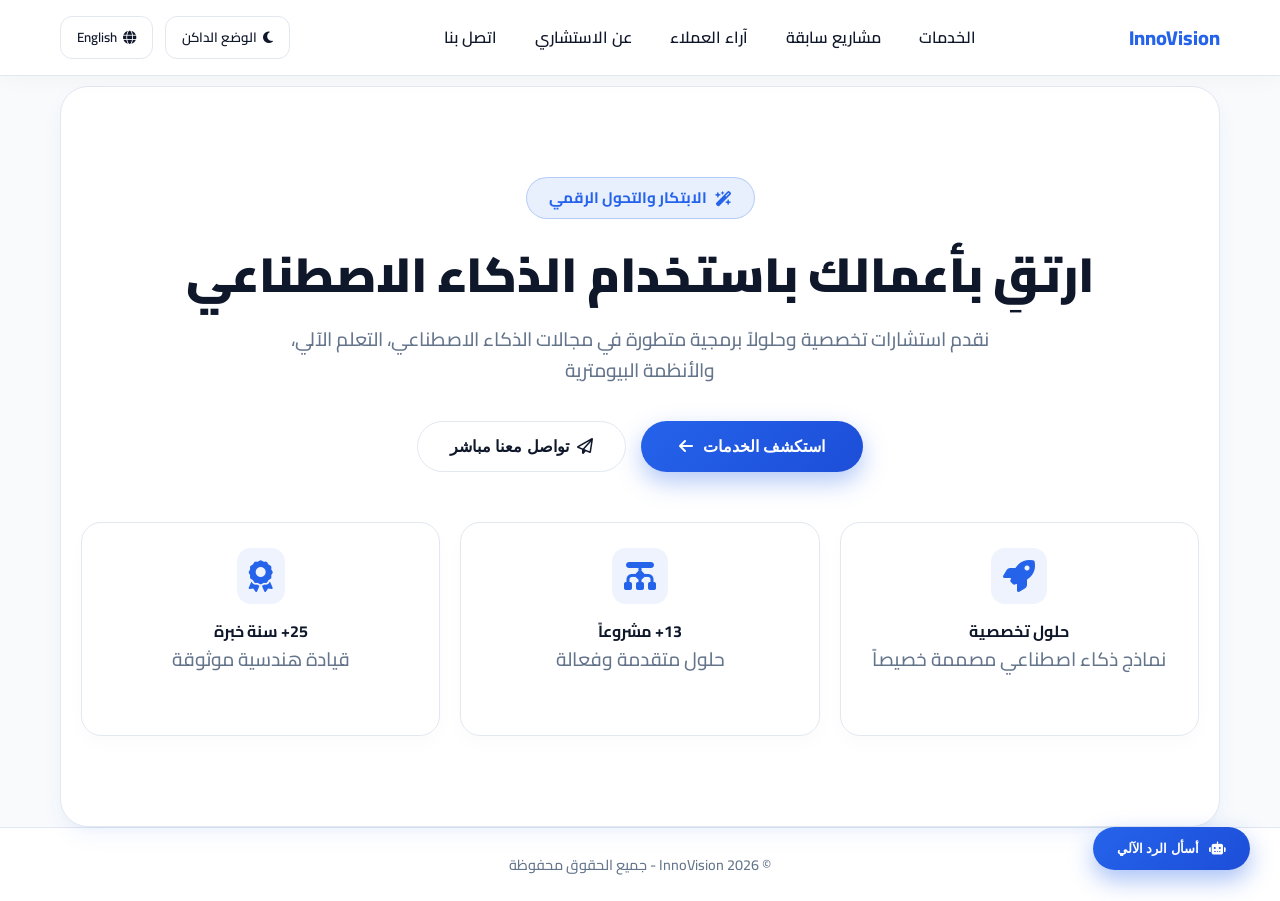
==== index.html @ 908eb72f "Update index.html" ====
<!DOCTYPE html>
<html lang="ar" dir="rtl">
<head>
    <meta charset="UTF-8">
    <meta name="viewport" content="width=device-width, initial-scale=1.0">
    <meta name="description" content="InnoVision - استشارات الذكاء الاصطناعي والتحول الرقمي">
    <title id="page-title">InnoVision | ابتكار للدراسات والتحول الرقمي</title>
    <link rel="stylesheet" href="https://cdnjs.cloudflare.com/ajax/libs/font-awesome/6.4.0/css/all.min.css">
    <link href="https://fonts.googleapis.com/css2?family=Cairo:wght@400;600;700;800;900&family=Inter:wght@400;500;600;700&display=swap" rel="stylesheet">

    <style>
        :root {
            --bg-color: #f8fafc; --card-bg: #ffffff; --text-main: #0f172a; --text-muted: #64748b;
            --primary: #2563eb; --primary-hover: #1d4ed8; --border-color: #e2e8f0;
            --shadow: 0 10px 25px -5px rgba(37, 99, 235, 0.08), 0 8px 10px -6px rgba(37, 99, 235, 0.04);
            --modal-overlay: rgba(15, 23, 42, 0.6);
            --warning: #f59e0b;
        }
        [data-theme="dark"] {
            --bg-color: #0f172a; --card-bg: #1e293b; --text-main: #f8fafc; --text-muted: #94a3b8;
            --primary: #3b82f6; --primary-hover: #60a5fa; --border-color: #334155;
            --shadow: 0 10px 25px -5px rgba(0, 0, 0, 0.5); --modal-overlay: rgba(0, 0, 0, 0.8);
        }
        * { box-sizing: border-box; margin: 0; padding: 0; transition: all 0.3s ease; }
        body { font-family: 'Cairo', 'Inter', sans-serif; background-color: var(--bg-color); color: var(--text-main); line-height: 1.6; display: flex; flex-direction: column; min-height: 100vh; }
        .container { max-width: 1200px; margin: 0 auto; padding: 0 20px; width: 100%; }
        header { position: sticky; top: 0; background-color: var(--card-bg); border-bottom: 1px solid var(--border-color); z-index: 100; box-shadow: 0 4px 20px rgba(0,0,0,0.03); }
        .nav-container { display: flex; justify-content: space-between; align-items: center; height: 75px; }
        .logo { font-weight: 800; font-size: 1.25rem; color: var(--primary); display: flex; align-items: center; gap: 8px; cursor: pointer; }
        .logo img { height: 40px; width: auto; border-radius: 8px; }
        .nav-links { display: flex; gap: 10px; list-style: none; }
        .nav-links a { text-decoration: none; color: var(--text-main); font-weight: 600; padding: 8px 14px; border-radius: 10px; cursor: pointer; }
        .nav-links a:hover, .nav-links a.active { color: var(--primary); background-color: rgba(37, 99, 235, 0.08); }
        .nav-actions { display: flex; align-items: center; gap: 12px; }
        .btn-icon { background: var(--card-bg); border: 1px solid var(--border-color); color: var(--text-main); padding: 8px 16px; border-radius: 12px; cursor: pointer; font-family: inherit; font-weight: 600; display: flex; align-items: center; gap: 6px; }
        .btn-icon:hover { border-color: var(--primary); color: var(--primary); transform: translateY(-2px); }
        .menu-toggle { display: none; background: var(--card-bg); border: 1px solid var(--border-color); color: var(--text-main); width: 40px; height: 40px; border-radius: 12px; cursor: pointer; align-items: center; justify-content: center; font-size: 1.1rem; }
        main { flex-grow: 1; padding: 40px 0; }
        .page-view { display: none; }
        .page-view.active { display: block; animation: fadeIn 0.5s ease; }
        @keyframes fadeIn { from { opacity: 0; transform: translateY(12px); } to { opacity: 1; transform: translateY(0); } }
        .hero { position: relative; padding: 90px 20px; text-align: center; border-radius: 28px; background: var(--card-bg); border: 1px solid var(--border-color); box-shadow: var(--shadow); margin-top: 10px; }
        .hero-content { position: relative; z-index: 2; }
        .hero-badge { display: inline-flex; align-items: center; gap: 8px; background: rgba(37, 99, 235, 0.1); color: var(--primary); border: 1px solid rgba(37, 99, 235, 0.25); padding: 8px 22px; border-radius: 30px; font-size: 0.95rem; font-weight: 700; margin-bottom: 25px; }
        .hero h1 { font-size: 3rem; font-weight: 900; margin-bottom: 20px; line-height: 1.25; }
        .hero p { color: var(--text-muted); font-size: 1.2rem; max-width: 720px; margin: 0 auto 35px auto; font-weight: 500; }
        .hero-actions { display: flex; justify-content: center; gap: 15px; flex-wrap: wrap; margin-bottom: 50px; }
        .hero-btn-main { background: linear-gradient(135deg, var(--primary), var(--primary-hover)); color: white; border: none; padding: 15px 38px; border-radius: 35px; font-size: 1rem; font-weight: 700; cursor: pointer; box-shadow: 0 10px 25px rgba(37, 99, 235, 0.35); display: inline-flex; align-items: center; gap: 10px; }
        .hero-btn-main:hover { transform: translateY(-4px); box-shadow: 0 15px 30px rgba(37, 99, 235, 0.45); }
        .hero-btn-sec { background-color: var(--card-bg); border: 1px solid var(--border-color); color: var(--text-main); padding: 15px 32px; border-radius: 35px; font-size: 1rem; font-weight: 700; cursor: pointer; display: inline-flex; align-items: center; gap: 8px; }
        .hero-btn-sec:hover { border-color: var(--primary); color: var(--primary); transform: translateY(-4px); }
        .hero-features { display: grid; grid-template-columns: repeat(auto-fit, minmax(220px, 1fr)); gap: 20px; margin-top: 20px; }
        .feature-box { background: rgba(255, 255, 255, 0.7); border: 1px solid var(--border-color); border-radius: 20px; padding: 25px; cursor: pointer; box-shadow: 0 8px 20px rgba(0,0,0,0.02); }
        [data-theme="dark"] .feature-box { background: rgba(30, 41, 59, 0.7); }
        .feature-box:hover { transform: translateY(-6px); border-color: var(--primary); }
        .feature-box i { font-size: 2rem; color: var(--primary); margin-bottom: 15px; display: inline-block; padding: 12px; background: rgba(37, 99, 235, 0.08); border-radius: 14px; }
        .section-title { font-size: 2.2rem; font-weight: 800; margin-bottom: 45px; text-align: center; position: relative; }
        .section-title::after { content: ''; display: block; width: 60px; height: 4px; background: linear-gradient(90deg, var(--primary), var(--primary-hover)); margin: 12px auto 0; border-radius: 4px; }
        .section-subtitle { text-align: center; color: var(--text-muted); font-size: 1.05rem; margin-top: -30px; margin-bottom: 40px; font-weight: 500; }
        .services-grid, .projects-grid, .testimonials-grid { display: grid; grid-template-columns: repeat(auto-fit, minmax(300px, 1fr)); gap: 30px; }
        .service-card, .project-card, .testimonial-card { background-color: var(--card-bg); border: 1px solid var(--border-color); border-radius: 20px; padding: 35px; box-shadow: var(--shadow); display: flex; flex-direction: column; justify-content: space-between; }
        .service-card:hover, .project-card:hover, .testimonial-card:hover { transform: translateY(-6px); border-color: var(--primary); box-shadow: 0 20px 40px rgba(37, 99, 235, 0.15); }
        .srv-icon { font-size: 2.5rem; color: var(--primary); margin-bottom: 22px; display: inline-block; padding: 15px; background: rgba(37, 99, 235, 0.08); border-radius: 16px; }
        .srv-title, .project-title { font-size: 1.35rem; margin-bottom: 12px; font-weight: 800; }
        .srv-desc, .project-desc { color: var(--text-muted); font-size: 0.95rem; margin-bottom: 30px; }
        .book-btn { background: linear-gradient(135deg, var(--primary), var(--primary-hover)); color: white; border: none; padding: 14px 22px; border-radius: 12px; cursor: pointer; font-family: inherit; font-weight: 700; width: 100%; display: flex; justify-content: center; align-items: center; gap: 8px; box-shadow: 0 6px 15px rgba(37, 99, 235, 0.25); }
        .book-btn:hover { transform: translateY(-2px); box-shadow: 0 10px 20px rgba(37, 99, 235, 0.4); }
        .project-tag { display: inline-block; background: rgba(37, 99, 235, 0.1); color: var(--primary); padding: 6px 14px; border-radius: 8px; font-size: 0.8rem; font-weight: 700; margin-bottom: 18px; width: fit-content; }
        .project-techs { display: flex; gap: 8px; flex-wrap: wrap; margin-bottom: 22px; }
        .tech-badge { background-color: var(--bg-color); border: 1px solid var(--border-color); padding: 6px 12px; border-radius: 8px; font-size: 0.75rem; font-weight: 600; }
        .project-link { color: var(--primary); text-decoration: none; font-weight: 700; display: inline-flex; align-items: center; gap: 8px; cursor: pointer; }
        .project-link:hover { text-decoration: underline; }
        .testimonial-stars { color: #f59e0b; font-size: 1rem; margin-bottom: 15px; display: flex; gap: 4px; }
        .testimonial-card p { font-style: italic; color: var(--text-muted); margin-bottom: 20px; font-size: 0.95rem; }
        .author-info h4 { font-size: 1.05rem; font-weight: 700; }
        .author-info span { font-size: 0.85rem; color: var(--text-muted); }
        .about-box { background-color: var(--card-bg); border: 1px solid var(--border-color); border-radius: 24px; padding: 45px; display: grid; grid-template-columns: 2fr 1fr; gap: 40px; align-items: center; box-shadow: var(--shadow); }
        @media (max-width: 768px) { .about-box { grid-template-columns: 1fr; } .hero h1 { font-size: 2.2rem; } }
        .about-subtitle { color: var(--primary); font-weight: 700; margin-bottom: 18px; font-size: 1.05rem; }
        .about-box > div > p.about-text { color: var(--text-muted); margin-bottom: 14px; font-size: 1rem; line-height: 1.9; }
        .about-list { list-style: none; margin: 20px 0; }
        .about-list li { margin-bottom: 12px; display: flex; align-items: center; gap: 12px; }
        .about-list i { color: var(--primary); background: rgba(37, 99, 235, 0.1); padding: 6px; border-radius: 50%; font-size: 0.8rem; }
        .about-actions { display: flex; gap: 12px; flex-wrap: wrap; margin-top: 25px; }
        .btn-secondary { border: 1px solid var(--border-color); background-color: var(--card-bg); color: var(--text-main); padding: 12px 22px; border-radius: 12px; text-decoration: none; font-weight: 600; font-size: 0.9rem; display: inline-flex; align-items: center; gap: 8px; cursor: pointer; }
        .btn-secondary:hover { border-color: var(--primary); color: var(--primary); transform: translateY(-2px); }
        .stats-container { display: flex; flex-direction: column; gap: 20px; background-color: var(--bg-color); border: 1px solid var(--border-color); padding: 30px; border-radius: 18px; text-align: center; }
        .stat-num { font-size: 2.5rem; font-weight: 900; color: var(--primary); }
        .stat-lbl { font-size: 0.9rem; color: var(--text-muted); font-weight: 600; }
        .contact-container { background-color: var(--card-bg); border: 1px solid var(--border-color); border-radius: 24px; padding: 60px 30px; text-align: center; box-shadow: var(--shadow); max-width: 800px; margin: 0 auto; }
        .social-links { display: flex; justify-content: center; flex-wrap: wrap; gap: 18px; margin: 35px 0; }
        .social-icon { width: 60px; height: 60px; border-radius: 50%; background-color: var(--bg-color); border: 1px solid var(--border-color); color: var(--text-main); display: flex; align-items: center; justify-content: center; font-size: 1.4rem; text-decoration: none; box-shadow: 0 6px 15px rgba(0,0,0,0.03); cursor: pointer; }
        .social-icon:hover { transform: translateY(-6px) scale(1.05); color: white; background-color: var(--primary); border-color: var(--primary); box-shadow: 0 10px 20px rgba(37, 99, 235, 0.35); }
        .contact-details { display: flex; justify-content: center; gap: 20px; flex-wrap: wrap; margin-top: 30px; }
        .contact-card { background-color: var(--bg-color); border: 1px solid var(--border-color); padding: 16px 28px; border-radius: 14px; display: flex; align-items: center; gap: 14px; text-decoration: none; color: var(--text-main); font-weight: 600; font-size: 0.95rem; cursor: pointer; }
        .contact-card:hover { border-color: var(--primary); color: var(--primary); transform: translateY(-3px); }
        .contact-form-card { background-color: var(--card-bg); border: 1px solid var(--border-color); border-radius: 24px; padding: 45px; box-shadow: var(--shadow); max-width: 640px; margin: 40px auto 0; }
        .contact-form-card h3 { text-align: center; font-size: 1.3rem; font-weight: 800; margin-bottom: 28px; }
        footer { background-color: var(--card-bg); border-top: 1px solid var(--border-color); padding: 25px 0; text-align: center; margin-top: auto; }
        .copyright { color: var(--text-muted); font-size: 0.9rem; font-weight: 500; }
        .modal { display: none; position: fixed; top: 0; left: 0; width: 100%; height: 100%; background-color: var(--modal-overlay); z-index: 1000; justify-content: center; align-items: center; padding: 20px; overflow-y: auto; }
        .modal.active { display: flex; }
        .modal-content { background-color: var(--card-bg); border-radius: 24px; width: 100%; max-width: 520px; max-height: 90vh; overflow-y: auto; padding: 30px 40px; position: relative; box-shadow: 0 25px 50px -12px rgba(0, 0, 0, 0.35); border: 1px solid var(--border-color); animation: modalPop 0.4s ease; margin: auto; }
        @keyframes modalPop { from { opacity: 0; transform: scale(0.95) translateY(20px); } to { opacity: 1; transform: scale(1) translateY(0); } }
        .close-btn { position: absolute; top: 22px; left: 22px; background: var(--bg-color); border: 1px solid var(--border-color); width: 36px; height: 36px; border-radius: 50%; display: flex; align-items: center; justify-content: center; font-size: 1.2rem; color: var(--text-muted); cursor: pointer; }
        .close-btn:hover { color: var(--primary); border-color: var(--primary); }
        [dir="ltr"] .close-btn { left: auto; right: 22px; }
        .form-group { margin-bottom: 16px; text-align: right; }
        [dir="ltr"] .form-group { text-align: left; }
        .form-group label { display: block; margin-bottom: 6px; font-weight: 600; font-size: 0.9rem; }
        .form-group input, .form-group select, .form-group textarea { width: 100%; padding: 12px 14px; border: 1px solid var(--border-color); border-radius: 12px; background-color: var(--bg-color); color: var(--text-main); font-family: inherit; font-size: 0.95rem; }
        .form-group textarea { resize: vertical; min-height: 80px; }
        .form-group input:focus, .form-group select:focus, .form-group textarea:focus { outline: none; border-color: var(--primary); box-shadow: 0 0 0 3px rgba(37, 99, 235, 0.15); }
        .phone-input-group { display: flex; gap: 10px; direction: ltr; }
        .phone-input-group select { width: 45%; cursor: pointer; }
        .phone-input-group input { width: 55%; }
        .alert-success { background-color: #dcfce7; color: #15803d; padding: 12px; border-radius: 12px; margin-bottom: 15px; font-size: 0.9rem; display: none; font-weight: 600; border: 1px solid #bbf7d0; }
        .alert-success.show { display: block; }
        .alert-error { background-color: #fee2e2; color: #b91c1c; padding: 12px; border-radius: 12px; margin-bottom: 15px; font-size: 0.9rem; display: none; font-weight: 600; border: 1px solid #fecaca; }
        .alert-error.show { display: block; }
        .chat-widget-btn { position: fixed; bottom: 30px; right: 30px; background: linear-gradient(135deg, var(--primary), var(--primary-hover)); color: white; padding: 14px 24px; border-radius: 35px; border: none; cursor: pointer; box-shadow: 0 10px 25px rgba(37, 99, 235, 0.4); display: flex; align-items: center; gap: 10px; font-weight: 700; z-index: 999; }
        .chat-widget-btn:hover { transform: translateY(-4px) scale(1.05); box-shadow: 0 15px 30px rgba(37, 99, 235, 0.5); }
        [dir="ltr"] .chat-widget-btn { right: auto; left: 30px; }
        .chat-box { position: fixed; bottom: 95px; right: 30px; width: 350px; height: 460px; background-color: var(--card-bg); border: 1px solid var(--border-color); border-radius: 24px; box-shadow: 0 20px 40px rgba(0,0,0,0.25); display: none; flex-direction: column; z-index: 999; overflow: hidden; }
        [dir="ltr"] .chat-box { right: auto; left: 30px; }
        .chat-box.active { display: flex; }
        .chat-header { background: linear-gradient(135deg, var(--primary), var(--primary-hover)); color: white; padding: 16px 20px; display: flex; justify-content: space-between; align-items: center; font-weight: 700; font-size: 1rem; }
        .chat-header .close-chat { background: none; border: none; color: white; font-size: 1.2rem; cursor: pointer; }
        .chat-body { flex-grow: 1; padding: 18px; overflow-y: auto; display: flex; flex-direction: column; gap: 12px; }
        .chat-msg { max-width: 85%; padding: 12px 16px; border-radius: 16px; font-size: 0.9rem; line-height: 1.5; box-shadow: 0 2px 5px rgba(0,0,0,0.02); }
        .chat-msg.bot { background-color: var(--bg-color); border: 1px solid var(--border-color); align-self: flex-start; }
        .chat-msg.user { background: linear-gradient(135deg, var(--primary), var(--primary-hover)); color: white; align-self: flex-end; }
        .chat-footer { padding: 12px; border-top: 1px solid var(--border-color); display: flex; gap: 8px; background: var(--card-bg); }
        .chat-footer input { flex-grow: 1; padding: 10px 16px; border: 1px solid var(--border-color); border-radius: 25px; background-color: var(--bg-color); color: var(--text-main); font-size: 0.9rem; outline: none; }
        .chat-footer input:focus { border-color: var(--primary); box-shadow: 0 0 0 2px rgba(37, 99, 235, 0.15); }
        .chat-footer button { background: linear-gradient(135deg, var(--primary), var(--primary-hover)); color: white; border: none; width: 40px; height: 40px; border-radius: 50%; cursor: pointer; display: flex; align-items: center; justify-content: center; }
        .chat-footer button:hover { transform: scale(1.05); }

        @media (max-width: 900px) {
            .nav-links { display: none; position: absolute; top: 75px; right: 0; left: 0; background: var(--card-bg); border-bottom: 1px solid var(--border-color); flex-direction: column; padding: 10px 20px; gap: 4px; box-shadow: 0 12px 24px rgba(0,0,0,0.08); }
            .nav-links.open { display: flex; }
            .nav-links a { width: 100%; }
            .menu-toggle { display: flex; }
            .nav-actions .btn-icon span { display: none; }
        }
        @media (max-width: 480px) {
            .hero { padding: 60px 16px; }
            .hero-btn-main, .hero-btn-sec { width: 100%; justify-content: center; }
            .hero-actions { flex-direction: column; }
            .chat-box { width: calc(100vw - 32px); right: 16px; }
            [dir="ltr"] .chat-box { left: 16px; }
        }
    </style>
</head>
<body>
    <header>
        <div class="container nav-container">
            <div class="logo" onclick="switchPage('home')">
                <img src="logo.png" alt="InnoVision Logo" onerror="this.style.display='none'">
                <span id="logo-text">InnoVision</span>
            </div>
            <ul class="nav-links" id="navLinks">
                <li><a onclick="switchPage('services')" id="nav-services">الخدمات</a></li>
                <li><a onclick="switchPage('projects')" id="nav-projects">مشاريع سابقة</a></li>
                <li><a onclick="switchPage('testimonials')" id="nav-testimonials">آراء العملاء</a></li>
                <li><a onclick="switchPage('about')" id="nav-about">عن الاستشاري</a></li>
                <li><a onclick="switchPage('contact')" id="nav-contact">اتصل بنا</a></li>
            </ul>
            <div class="nav-actions">
                <button class="btn-icon" id="theme-toggle" onclick="toggleTheme()">
                    <i class="fa-solid fa-moon"></i>
                    <span id="theme-text">الوضع الداكن</span>
                </button>
                <button class="btn-icon" id="lang-toggle" onclick="toggleLanguage()">
                    <i class="fa-solid fa-globe"></i> <span>English</span>
                </button>
                <button class="menu-toggle" id="menuToggle" onclick="document.getElementById('navLinks').classList.toggle('open')">
                    <i class="fa-solid fa-bars"></i>
                </button>
            </div>
        </div>
    </header>

    <main class="container">
        <!-- Home Page -->
        <div id="page-home" class="page-view active">
            <section class="hero">
                <div class="hero-content">
                    <span class="hero-badge">
                        <i class="fa-solid fa-wand-magic-sparkles"></i> <span id="hero-badge">الابتكار والتحول الرقمي</span>
                    </span>
                    <h1 id="hero-title">ارتقِ بأعمالك باستخدام الذكاء الاصطناعي</h1>
                    <p id="hero-subtitle">نقدم استشارات تخصصية وحلولاً برمجية متطورة في مجالات الذكاء الاصطناعي، التعلم الآلي، والأنظمة البيومترية</p>

                    <div class="hero-actions">
                        <button class="hero-btn-main" onclick="switchPage('services')">
                            <span id="btn-explore-services">استكشف الخدمات</span>
                            <i class="fa-solid fa-arrow-left" id="hero-arrow-icon"></i>
                        </button>
                        <button class="hero-btn-sec" onclick="switchPage('contact')">
                            <i class="fa-regular fa-paper-plane"></i>
                            <span id="btn-direct-contact">تواصل معنا مباشر</span>
                        </button>
                    </div>

                    <div class="hero-features">
                        <div class="feature-box" onclick="switchPage('services')">
                            <i class="fa-solid fa-rocket"></i>
                            <h4 id="feat-h1">حلول تخصصية</h4>
                            <p id="feat-p1">نماذج ذكاء اصطناعي مصممة خصيصاً</p>
                        </div>
                        <div class="feature-box" onclick="switchPage('projects')">
                            <i class="fa-solid fa-chart-diagram"></i>
                            <h4 id="feat-h2">13+ مشروعاً</h4>
                            <p id="feat-p2">حلول متقدمة وفعالة</p>
                        </div>
                        <div class="feature-box" onclick="switchPage('about')">
                            <i class="fa-solid fa-award"></i>
                            <h4 id="feat-h3">25+ سنة خبرة</h4>
                            <p id="feat-p3">قيادة هندسية موثوقة</p>
                        </div>
                    </div>
                </div>
            </section>
        </div>

        <!-- Services Page -->
        <div id="page-services" class="page-view">
            <h2 class="section-title" id="services-title">خدمات الاستشارات</h2>
            <p class="section-subtitle" id="services-subtitle">مجموعة متكاملة من الخدمات الاستشارية والتقنية</p>
            <div class="services-grid" id="servicesGrid">
                <!-- تُبنى بواسطة JavaScript من مصفوفة الترجمات -->
            </div>
        </div>

        <!-- Projects Page -->
        <div id="page-projects" class="page-view">
            <h2 class="section-title" id="projects-title">مشاريع سابقة (Case Studies)</h2>
            <div class="projects-grid" id="projectsGrid">
                <!-- تُبنى بواسطة JavaScript من مصفوفة الترجمات -->
            </div>
        </div>

        <!-- Testimonials Page -->
        <div id="page-testimonials" class="page-view">
            <h2 class="section-title" id="testimonials-title">شهادات العملاء</h2>
            <div class="testimonials-grid" id="testimonialsGrid">
                <!-- تُبنى بواسطة JavaScript من مصفوفة الترجمات -->
            </div>
        </div>

        <!-- About Page -->
        <div id="page-about" class="page-view">
            <div class="about-box">
                <div>
                    <h2 id="about-heading">عن الاستشاري</h2>
                    <p class="about-subtitle">م. أحمد فال جمال الدين</p>
                    <p class="about-text" id="about-p">مهندس دولة (BAC+5) ومتخصص في تعلم الآلة من موريتانيا. يجمع بين خبرة 25+ سنة في الأنظمة البيومترية والسجل المدني والتحول الرقمي مع 13 مشروعاً منشوراً في مجال الذكاء الاصطناعي.</p>
                    <p class="about-text" id="about-p2">يعمل حالياً في قطر كمشرف إداري ومطور بايثون وذكاء اصطناعي مستقل. مقيم في الدوحة، قطر.</p>
                    <ul class="about-list" id="aboutList"></ul>
                    <div class="about-actions">
                        <a href="https://github.com/AHMEDVALL70" target="_blank" class="btn-secondary"><i class="fa-brands fa-github"></i> <span id="btn-github">GitHub</span></a>
                        <a href="https://ahmedvall70.github.io/ahmed-vall-cv/" target="_blank" class="btn-secondary"><i class="fa-solid fa-file-pdf"></i> <span id="btn-cv">تحميل السيرة الذاتية</span></a>
                    </div>
                </div>
                <div class="stats-container">
                    <div>
                        <div class="stat-num">13+</div>
                        <div class="stat-lbl" id="stat-proj">مشروعاً منشوراً</div>
                    </div>
                    <div>
                        <div class="stat-num">25+</div>
                        <div class="stat-lbl" id="stat-exp">سنة خبرة</div>
                    </div>
                    <div>
                        <div class="stat-num">8</div>
                        <div class="stat-lbl" id="stat-lead">مناصب قيادية</div>
                    </div>
                </div>
            </div>
        </div>

        <!-- Contact Page -->
        <div id="page-contact" class="page-view">
            <div class="contact-container">
                <h2 class="section-title" id="contact-title">اتصل بنا</h2>
                <p style="color: var(--text-muted);" id="contact-subtitle">يسعدنا التواصل لبحث فرص التعاون والاستشارات التقنية</p>

                <div class="social-links">
                    <a href="https://wa.me/97474736271" target="_blank" class="social-icon" title="واتساب"><i class="fa-brands fa-whatsapp"></i></a>
                    <a href="https://www.linkedin.com/in/ahmed-vall-sidina/" target="_blank" class="social-icon" title="LinkedIn"><i class="fa-brands fa-linkedin"></i></a>
                    <a href="https://www.kaggle.com/ahmedvalljemaldine" target="_blank" class="social-icon" title="Kaggle"><i class="fa-brands fa-kaggle"></i></a>
                    <a href="https://github.com/AHMEDVALL70" target="_blank" class="social-icon" title="GitHub"><i class="fa-brands fa-github"></i></a>
                    <a href="https://people.bayt.com/ahmed-vall-sidina" target="_blank" class="social-icon" title="Bayt"><i class="fa-solid fa-briefcase"></i></a>
                    <a href="mailto:ahmedvalljemaldine@gmail.com" class="social-icon" title="Email"><i class="fa-solid fa-envelope"></i></a>
                </div>

                <div class="contact-details">
                    <a href="tel:+97474736271" class="contact-card">
                        <i class="fa-solid fa-phone-flip" style="color: var(--primary);"></i>
                        <span>+974 7473 6271</span>
                    </a>
                    <a href="mailto:ahmedvalljemaldine@gmail.com" class="contact-card">
                        <i class="fa-solid fa-envelope" style="color: var(--primary);"></i>
                        <span>ahmedvalljemaldine@gmail.com</span>
                    </a>
                    <span class="contact-card" style="cursor: default;">
                        <i class="fa-solid fa-location-dot" style="color: var(--primary);"></i>
                        <span id="contact-location">الدوحة، قطر</span>
                    </span>
                </div>
            </div>

            <div class="contact-form-card">
                <h3 id="contact-form-title"><i class="fa-solid fa-paper-plane" style="color: var(--primary);"></i> أرسل رسالتك</h3>

                <div class="alert-success" id="contactSuccessAlert">
                    <i class="fa-solid fa-circle-check"></i> <span id="contactSuccessMsg">تم إرسال رسالتك بنجاح! سنتواصل معك قريباً.</span>
                </div>
                <div class="alert-error" id="contactErrorAlert">
                    <i class="fa-solid fa-circle-exclamation"></i> <span id="contactErrorMsg">حدث خطأ أثناء الإرسال. حاول مرة أخرى.</span>
                </div>

                <form id="contactForm" onsubmit="handleContactFormSubmit(event)">
                    <div class="form-group">
                        <label id="lbl-c-name">الاسم الكامل</label>
                        <input type="text" id="c-name" placeholder="أدخل اسمك الكريم">
                    </div>
                    <div class="form-group">
                        <label id="lbl-c-email">البريد الإلكتروني</label>
                        <input type="email" id="c-email" placeholder="example@mail.com">
                    </div>
                    <div class="form-group">
                        <label id="lbl-c-phone">رقم الهاتف</label>
                        <input type="tel" id="c-phone" placeholder="+974 12345678">
                    </div>
                    <div class="form-group">
                        <label id="lbl-c-subject">الموضوع</label>
                        <select id="c-subject">
                            <option value="general" id="opt-general">استفسار عام</option>
                            <option value="consulting" id="opt-consulting">طلب استشارة</option>
                            <option value="project" id="opt-project">مشروع جديد</option>
                            <option value="other" id="opt-other">أخرى</option>
                        </select>
                    </div>
                    <div class="form-group">
                        <label id="lbl-c-message">الرسالة</label>
                        <textarea id="c-message" placeholder="اكتب تفاصيل استفسارك هنا..."></textarea>
                    </div>
                    <button type="submit" class="book-btn" id="btn-c-submit">
                        <i class="fa-solid fa-paper-plane"></i> <span id="btn-c-submit-txt">إرسال</span>
                    </button>
                </form>
            </div>
        </div>
    </main>

    <footer>
        <div class="container">
            <p class="copyright" id="copyright-txt">© 2026 InnoVision - جميع الحقوق محفوظة</p>
        </div>
    </footer>

    <!-- Booking Modal -->
    <div class="modal" id="bookingModal">
        <div class="modal-content">
            <button class="close-btn" onclick="closeBookingModal()">&times;</button>
            <h3 id="modal-title" style="margin-bottom: 20px;">حجز جلسة استشارية</h3>
            <div class="alert-success" id="successAlert">
                <i class="fa-solid fa-circle-check"></i> <span id="successMsg">تم إرسال طلبك بنجاح!</span>
            </div>
            <div class="alert-error" id="errorAlert">
                <i class="fa-solid fa-circle-exclamation"></i> <span id="errorMsg">حدث خطأ أثناء الإرسال. حاول مرة أخرى.</span>
            </div>
            <form id="bookingForm" onsubmit="handleFormSubmit(event)">
                <div class="form-group">
                    <label id="lbl-srv">الخدمة المختارة</label>
                    <input type="text" id="serviceName" readonly>
                </div>
                <div class="form-group">
                    <label id="lbl-name">الاسم الكامل</label>
                    <input type="text" id="fullName" placeholder="أدخل اسمك">
                </div>
                <div class="form-group">
                    <label id="lbl-email">البريد الإلكتروني</label>
                    <input type="email" id="email" placeholder="example@domain.com">
                </div>
                <div class="form-group">
                    <label id="lbl-phone">رقم الهاتف</label>
                    <div class="phone-input-group">
                        <select id="countryCode">
                            <option value="+974">🇶🇦 قطر (+974)</option>
                            <option value="+966">🇸🇦 السعودية (+966)</option>
                            <option value="+971">🇦🇪 الإمارات (+971)</option>
                            <option value="+965">🇰🇼 الكويت (+965)</option>
                            <option value="+968">🇴🇲 عمان (+968)</option>
                            <option value="+973">🇧🇭 البحرين (+973)</option>
                            <option value="+20">🇪🇬 مصر (+20)</option>
                            <option value="+212">🇲🇦 المغرب (+212)</option>
                            <option value="+213">🇩🇿 الجزائر (+213)</option>
                            <option value="+216">🇹🇳 تونس (+216)</option>
                            <option value="+218">🇱🇾 ليبيا (+218)</option>
                            <option value="+962">🇯🇴 الأردن (+962)</option>
                            <option value="+970">🇵🇸 فلسطين (+970)</option>
                            <option value="+961">🇱🇧 لبنان (+961)</option>
                            <option value="+963">🇸🇾 سوريا (+963)</option>
                            <option value="+964">🇮🇶 العراق (+964)</option>
                            <option value="+967">🇾🇪 اليمن (+967)</option>
                            <option value="+249">🇸🇩 السودان (+249)</option>
                            <option value="+252">🇸🇴 الصومال (+252)</option>
                            <option value="+222">🇲🇷 موريتانيا (+222)</option>
                            <option value="+291">🇪🇷 إريتريا (+291)</option>
                            <option value="+253">🇩🇯 جيبوتي (+253)</option>
                            <option value="+269">🇰🇲 جزر القمر (+269)</option>
                            <option value="+91">🇮🇳 الهند (+91)</option>
                            <option value="+92">🇵🇰 باكستان (+92)</option>
                            <option value="+880">🇧🇩 بنجلاديش (+880)</option>
                            <option value="+977">🇳🇵 نيبال (+977)</option>
                            <option value="+94">🇱🇰 سريلانكا (+94)</option>
                            <option value="+86">🇨🇳 الصين (+86)</option>
                            <option value="+81">🇯🇵 اليابان (+81)</option>
                            <option value="+82">🇰🇷 كوريا الجنوبية (+82)</option>
                            <option value="+84">🇻🇳 فيتنام (+84)</option>
                            <option value="+60">🇲🇾 ماليزيا (+60)</option>
                            <option value="+65">🇸🇬 سنغافورة (+65)</option>
                            <option value="+66">🇹🇭 تايلاند (+66)</option>
                            <option value="+62">🇮🇩 إندونيسيا (+62)</option>
                            <option value="+63">🇵🇭 الفلبين (+63)</option>
                            <option value="+855">🇰🇭 كمبوديا (+855)</option>
                            <option value="+856">🇱🇦 لاوس (+856)</option>
                            <option value="+95">🇲🇲 ميانمار (+95)</option>
                            <option value="+90">🇹🇷 تركيا (+90)</option>
                            <option value="+98">🇮🇷 إيران (+98)</option>
                            <option value="+93">🇦🇫 أفغانستان (+93)</option>
                            <option value="+44">🇬🇧 بريطانيا (+44)</option>
                            <option value="+33">🇫🇷 فرنسا (+33)</option>
                            <option value="+49">🇩🇪 ألمانيا (+49)</option>
                            <option value="+39">🇮🇹 إيطاليا (+39)</option>
                            <option value="+34">🇪🇸 إسبانيا (+34)</option>
                            <option value="+31">🇳🇱 هولندا (+31)</option>
                            <option value="+32">🇧🇪 بلجيكا (+32)</option>
                            <option value="+41">🇨🇭 سويسرا (+41)</option>
                            <option value="+43">🇦🇹 النمسا (+43)</option>
                            <option value="+46">🇸🇪 السويد (+46)</option>
                            <option value="+47">🇳🇴 النرويج (+47)</option>
                            <option value="+45">🇩🇰 الدنمارك (+45)</option>
                            <option value="+358">🇫🇮 فنلندا (+358)</option>
                            <option value="+48">🇵🇱 بولندا (+48)</option>
                            <option value="+36">🇭🇺 المجر (+36)</option>
                            <option value="+40">🇷🇴 رومانيا (+40)</option>
                            <option value="+420">🇨🇿 التشيك (+420)</option>
                            <option value="+30">🇬🇷 اليونان (+30)</option>
                            <option value="+372">🇪🇪 إستونيا (+372)</option>
                            <option value="+371">🇱🇻 لاتفيا (+371)</option>
                            <option value="+370">🇱🇹 ليتوانيا (+370)</option>
                            <option value="+1">🇺🇸 الولايات المتحدة (+1)</option>
                            <option value="+52">🇲🇽 المكسيك (+52)</option>
                            <option value="+55">🇧🇷 البرازيل (+55)</option>
                            <option value="+56">🇨🇱 تشيلي (+56)</option>
                            <option value="+54">🇦🇷 الأرجنتين (+54)</option>
                            <option value="+51">🇵🇪 بيرو (+51)</option>
                            <option value="+57">🇨🇴 كولومبيا (+57)</option>
                            <option value="+58">🇻🇪 فنزويلا (+58)</option>
                            <option value="+234">🇳🇬 نيجيريا (+234)</option>
                            <option value="+254">🇰🇪 كينيا (+254)</option>
                            <option value="+27">🇿🇦 جنوب أفريقيا (+27)</option>
                            <option value="+256">🇺🇬 أوغندا (+256)</option>
                            <option value="+255">🇹🇿 تنزانيا (+255)</option>
                            <option value="+233">🇬🇭 غانا (+233)</option>
                            <option value="+225">🇨🇮 ساحل العاج (+225)</option>
                            <option value="+260">🇿🇲 زامبيا (+260)</option>
                            <option value="+263">🇿🇼 زيمبابوي (+263)</option>
                            <option value="+61">🇦🇺 أستراليا (+61)</option>
                            <option value="+64">🇳🇿 نيوزيلندا (+64)</option>
                        </select>
                        <input type="tel" id="phone" placeholder="7473 6271">
                    </div>
                </div>
                <div class="form-group">
                    <label id="lbl-message">الرسالة</label>
                    <textarea id="bookingMessage" placeholder="اكتب تفاصيلك..."></textarea>
                </div>
                <button type="submit" class="book-btn" id="btn-submit">
                    <span id="btn-submit-txt">إرسال الطلب</span>
                </button>
            </form>
        </div>
    </div>

    <!-- Chat Widget -->
    <button class="chat-widget-btn" onclick="toggleChat()">
        <i class="fa-solid fa-robot"></i>
        <span id="chat-btn-label">أسأل الرد الآلي</span>
    </button>

    <div class="chat-box" id="chatWidget">
        <div class="chat-header">
            <span><i class="fa-solid fa-robot"></i> <span id="chat-header-txt">مساعد ذكي</span></span>
            <button class="close-chat" onclick="toggleChat()">&times;</button>
        </div>
        <div class="chat-body" id="chatBody">
            <div class="chat-msg bot">
                <span id="chat-welcome">مرحباً! اسألني عن الخبرات أو المشاريع!</span>
            </div>
        </div>
        <div class="chat-footer">
            <input type="text" id="chatInput" placeholder="اكتب سؤالك..." onkeydown="if(event.key==='Enter') sendChatMessage()">
            <button onclick="sendChatMessage()"><i class="fa-solid fa-paper-plane"></i></button>
        </div>
    </div>

    <script>
        /* ============ CONTACT EMAIL (FormSubmit) ============ */
        const CONTACT_EMAIL = 'ahmedvalljemaldine@gmail.com';

        /* ============ TRANSLATIONS ============ */
        const translations = {
            ar: {
                pageTitle: "InnoVision | ابتكار للدراسات والتحول الرقمي",
                logoText: "InnoVision",
                navServices: "الخدمات", navProjects: "مشاريع سابقة", navTestimonials: "آراء العملاء", navAbout: "عن الاستشاري", navContact: "اتصل بنا",
                heroBadge: "الابتكار والتحول الرقمي",
                heroTitle: "ارتقِ بأعمالك باستخدام الذكاء الاصطناعي",
                heroSubtitle: "نقدم استشارات تخصصية وحلولاً برمجية متطورة في مجالات الذكاء الاصطناعي، التعلم الآلي، والأنظمة البيومترية",
                btnExploreServices: "استكشف الخدمات",
                btnDirectContact: "تواصل معنا مباشر",
                featH1: "حلول تخصصية", featP1: "نماذج ذكاء اصطناعي مصممة خصيصاً",
                featH2: "13+ مشروعاً", featP2: "حلول متقدمة وفعالة",
                featH3: "25+ سنة خبرة", featP3: "قيادة هندسية موثوقة",
                servicesTitle: "خدمات الاستشارات",
                servicesSubtitle: "مجموعة متكاملة من الخدمات الاستشارية والتقنية",
                bookBtnText: "حجز جلسة",
                services: [
                    { icon: "fa-arrows-rotate", title: "استشارات التحول الرقمي", desc: "تطوير استراتيجيات تحول رقمي شاملة وتطبيق الحلول المتقدمة" },
                    { icon: "fa-brain", title: "دراسات الذكاء الاصطناعي", desc: "تحليل متخصص وتطبيق نماذج التعلم الآلي" },
                    { icon: "fa-fingerprint", title: "الأنظمة البيومترية", desc: "تصميم وتكامل أنظمة التعرف على الوجه والسمات البيومترية" },
                    { icon: "fa-chart-column", title: "تحليل البيانات", desc: "جمع وتحليل البيانات واستخراج الرؤى لاتخاذ قرارات دقيقة" },
                    { icon: "fa-globe", title: "تصميم مواقع الويب", desc: "تصميم وتطوير مواقع ويب احترافية متوافقة مع المعايير" },
                    { icon: "fa-lightbulb", title: "الاستشارات التقنية", desc: "تقديم استشارات تقنية متخصصة لتحسين البنية التحتية" },
                    { icon: "fa-magnifying-glass", title: "تحسين محركات البحث (SEO)", desc: "تحسين ظهور موقعك في نتائج البحث وزيادة الزوار" },
                    { icon: "fa-file-circle-check", title: "مراجعة السيرة الذاتية", desc: "مراجعة احترافية للسيرة الذاتية لضمان توافقها مع أفضل الممارسات" },
                    { icon: "fa-pen-nib", title: "كتابة السيرة الذاتية", desc: "كتابة سيرة ذاتية احترافية تعكس مهاراتك وخبراتك" },
                    { icon: "fa-clipboard-list", title: "إدارة البرامج", desc: "إدارة وتنفيذ البرامج والمشاريع من التخطيط إلى التسليم" },
                    { icon: "fa-building", title: "التثمين العقاري", desc: "تقدير القيمة السوقية للعقارات باستخدام أساليب علمية" },
                    { icon: "fa-sack-dollar", title: "إعداد التقارير المالية", desc: "إعداد تقارير مالية احترافية تعكس أداء المؤسسة" }
                ],
                projectsTitle: "مشاريع سابقة (Case Studies)",
                projects: [
                    { tag: "🏠 ذكاء اصطناعي وعقارات", title: "منصة التنبؤ بأسعار العقارات في قطر", desc: "نموذج تعلم آلي متقدم للتنبؤ بأسعار العقارات في قطر", techs: ["Python", "Random Forest", "ML"], link: "https://ahmedvall70.github.io/AhmedVall_PropAI/", linkText: "عرض المشروع" },
                    { tag: "📄 معالجة النصوص", title: "محسّن السيرة الذاتية ATS", desc: "تحسين توافق السيرة الذاتية مع متطلبات أنظمة ATS باستخدام TF-IDF", techs: ["Python", "TF-IDF", "NLP"], link: "https://github.com/AHMEDVALL70/ahmed-vall-cv/blob/main/ATS_CV_Optimizer_12.ipynb", linkText: "عرض على GitHub" },
                    { tag: "🛂 كشف الشذوذ", title: "كشف الاحتيال في الصفقات العمومية", desc: "نموذج متخصص للكشف عن الأنماط المشبوهة في الصفقات", techs: ["Python", "Isolation Forest", "ML"], link: "https://github.com/AHMEDVALL70/ahmed-vall-cv/blob/main/Procurement_Fraud_Detection_11.ipynb", linkText: "عرض على GitHub" },
                    { tag: "🩺 التنبؤ الطبي", title: "نموذج التنبؤ بالسكري", desc: "تحليل بيانات طبية للتنبؤ المبكر بمرض السكري", techs: ["Python", "Scikit-learn", "ML"], link: "https://github.com/AHMEDVALL70/ahmed-vall-cv/blob/main/Diabetes_Prediction_01.ipynb", linkText: "عرض على GitHub" },
                    { tag: "💬 معالجة اللغة الطبيعية", title: "تحليل المشاعر (NLP)", desc: "تحليل المشاعر في النصوص العربية والإنجليزية", techs: ["Python", "NLP", "Transformers"], link: "https://github.com/AHMEDVALL70/ahmed-vall-cv/blob/main/Sentiment_Analysis_04.ipynb", linkText: "عرض على GitHub" },
                    { tag: "📊 التنبؤ المالي", title: "التنبؤ بأسعار العملات الرقمية", desc: "نموذج لتوقع أسعار العملات الرقمية باستخدام التعلم العميق", techs: ["Python", "Deep Learning", "LSTM"], link: "https://github.com/AHMEDVALL70/ahmed-vall-cv/blob/main/Crypto_Price_Predictor_09.ipynb", linkText: "عرض على GitHub" }
                ],
                testimonialsTitle: "شهادات العملاء",
                testimonials: [
                    { text: "استشاراتنا ساعدتنا كثيراً في تطويرنا الاستراتيجي والتقني.", author: "محمد الكواري", role: "CTO، شركة تقنية" },
                    { text: "خبرتهم العميقة أضافت قيمة حقيقية لمشروعنا.", author: "خالد محمود", role: "مدير المشاريع" },
                    { text: "فريق احترافي وموثوق جداً.", author: "علي البحراني", role: "مدير الفريق التقني" },
                    { text: "ساعدونا في تحقيق أهدافنا الرقمية بسرعة وكفاءة.", author: "نورة السبيعي", role: "مديرة التحول الرقمي" },
                    { text: "حلولهم المبتكرة غيرت طريقة عملنا بالكامل.", author: "فهد المنصوري", role: "رئيس قسم التقنية" },
                    { text: "التزامهم بالجودة والدقة كان مذهلاً.", author: "سارة العمادي", role: "مديرة العمليات" }
                ],
                contactTitle: "اتصل بنا", contactSubtitle: "يسعدنا التواصل لبحث فرص التعاون والاستشارات التقنية",
                contactLocation: "الدوحة، قطر",
                aboutHeading: "عن الاستشاري",
                aboutP: "مهندس دولة (BAC+5) ومتخصص في تعلم الآلة من موريتانيا. يجمع بين خبرة 25+ سنة في الأنظمة البيومترية والسجل المدني والتحول الرقمي مع 13 مشروعاً منشوراً في مجال الذكاء الاصطناعي.",
                aboutP2: "يعمل حالياً في قطر كمشرف إداري ومطور بايثون وذكاء اصطناعي مستقل. مقيم في الدوحة، قطر.",
                aboutItems: [
                    "خبرة متقدمة في الذكاء الاصطناعي والتعلم الآلي",
                    "تطوير نماذج تنبؤية متكاملة",
                    "حلول تقنية مخصصة للمؤسسات",
                    "الأنظمة البيومترية والوثائق المؤمنة",
                    "شبكات Cisco والأمن السيبراني"
                ],
                statProj: "مشروعاً منشوراً", statExp: "سنة خبرة", statLead: "مناصب قيادية",
                copyrightTxt: "© 2026 InnoVision - جميع الحقوق محفوظة",
                modalTitle: "حجز جلسة استشارية",
                lblSrv: "الخدمة المختارة", lblName: "الاسم الكامل", lblEmail: "البريد الإلكتروني", lblPhone: "رقم الهاتف", lblMessage: "الرسالة",
                btnSubmit: "إرسال الطلب", successMsg: "تم إرسال طلبك بنجاح!", errorMsg: "حدث خطأ أثناء الإرسال. حاول مرة أخرى.",
                contactFormTitle: "أرسل رسالتك",
                lblCName: "الاسم الكامل", lblCEmail: "البريد الإلكتروني", lblCPhone: "رقم الهاتف", lblCSubject: "الموضوع", lblCMessage: "الرسالة",
                optGeneral: "استفسار عام", optConsulting: "طلب استشارة", optProject: "مشروع جديد", optOther: "أخرى",
                btnCSubmit: "إرسال", contactSuccessMsg: "تم إرسال رسالتك بنجاح! سنتواصل معك قريباً.", contactErrorMsg: "حدث خطأ أثناء الإرسال. حاول مرة أخرى.",
                chatBtnLabel: "أسأل الرد الآلي", chatHeaderTxt: "مساعد ذكي", chatWelcome: "مرحباً! اسألني عن الخبرات أو المشاريع!",
                chatReply: "شكراً على سؤالك! يمكنك التواصل معنا مباشرة عبر صفحة اتصل بنا.",
                themeText: "الوضع الداكن", themeTextDark: "الوضع المضيء", btnGithub: "GitHub", btnCv: "تحميل السيرة الذاتية",
                formRequiredAlert: "الرجاء ملء جميع الحقول بشكل صحيح"
            },
            en: {
                pageTitle: "InnoVision | Innovation Studies & Digital Transformation",
                logoText: "InnoVision",
                navServices: "Services", navProjects: "Projects", navTestimonials: "Testimonials", navAbout: "About", navContact: "Contact",
                heroBadge: "Innovation & Digital Transformation",
                heroTitle: "Elevate Your Business with Artificial Intelligence",
                heroSubtitle: "Specialized consulting and advanced software solutions in AI, Machine Learning, and Biometric Systems",
                btnExploreServices: "Explore Services",
                btnDirectContact: "Contact Us Directly",
                featH1: "Specialized Solutions", featP1: "AI models tailored specifically for you",
                featH2: "13+ Projects", featP2: "Advanced and effective solutions",
                featH3: "25+ Years Experience", featP3: "Trusted engineering leadership",
                servicesTitle: "Consulting Services",
                servicesSubtitle: "A complete range of consulting and technical services",
                bookBtnText: "Book a Session",
                services: [
                    { icon: "fa-arrows-rotate", title: "Digital Transformation Consulting", desc: "Comprehensive digital strategy and advanced solutions" },
                    { icon: "fa-brain", title: "AI & Machine Learning Studies", desc: "Specialized analysis and ML model implementation" },
                    { icon: "fa-fingerprint", title: "Biometric Systems", desc: "Facial recognition and biometric system design & integration" },
                    { icon: "fa-chart-column", title: "Data Analysis", desc: "Collecting and analyzing data to extract insights for accurate decisions" },
                    { icon: "fa-globe", title: "Website Design", desc: "Designing and developing professional, standards-compliant websites" },
                    { icon: "fa-lightbulb", title: "Technical Consulting", desc: "Specialized technical consulting to improve infrastructure" },
                    { icon: "fa-magnifying-glass", title: "SEO Optimization", desc: "Improving your site's search ranking and increasing traffic" },
                    { icon: "fa-file-circle-check", title: "CV Review", desc: "Professional CV review to ensure alignment with best practices" },
                    { icon: "fa-pen-nib", title: "CV Writing", desc: "Professional CV writing that reflects your skills and experience" },
                    { icon: "fa-clipboard-list", title: "Program Management", desc: "Managing and executing programs and projects from planning to delivery" },
                    { icon: "fa-building", title: "Real Estate Valuation", desc: "Estimating property market value using scientific methods" },
                    { icon: "fa-sack-dollar", title: "Financial Reporting", desc: "Preparing professional financial reports reflecting organizational performance" }
                ],
                projectsTitle: "Previous Projects (Case Studies)",
                projects: [
                    { tag: "🏠 AI & Real Estate", title: "Qatar Real Estate Price Prediction Platform", desc: "Advanced ML model for Qatar property price prediction", techs: ["Python", "Random Forest", "ML"], link: "https://ahmedvall70.github.io/AhmedVall_PropAI/", linkText: "View Project" },
                    { tag: "📄 Text Processing", title: "ATS Resume Optimizer", desc: "Improve resume compatibility with ATS requirements using TF-IDF", techs: ["Python", "TF-IDF", "NLP"], link: "https://github.com/AHMEDVALL70/ahmed-vall-cv/blob/main/ATS_CV_Optimizer_12.ipynb", linkText: "View on GitHub" },
                    { tag: "🛂 Anomaly Detection", title: "Fraud Detection in Public Tenders", desc: "Detect suspicious patterns in public procurement", techs: ["Python", "Isolation Forest", "ML"], link: "https://github.com/AHMEDVALL70/ahmed-vall-cv/blob/main/Procurement_Fraud_Detection_11.ipynb", linkText: "View on GitHub" },
                    { tag: "🩺 Medical Prediction", title: "Diabetes Prediction Model", desc: "Medical data analysis for early diabetes prediction", techs: ["Python", "Scikit-learn", "ML"], link: "https://github.com/AHMEDVALL70/ahmed-vall-cv/blob/main/Diabetes_Prediction_01.ipynb", linkText: "View on GitHub" },
                    { tag: "💬 NLP", title: "Sentiment Analysis (NLP)", desc: "Sentiment analysis on Arabic and English text", techs: ["Python", "NLP", "Transformers"], link: "https://github.com/AHMEDVALL70/ahmed-vall-cv/blob/main/Sentiment_Analysis_04.ipynb", linkText: "View on GitHub" },
                    { tag: "📊 Financial Forecasting", title: "Cryptocurrency Price Prediction", desc: "Deep learning model to forecast cryptocurrency prices", techs: ["Python", "Deep Learning", "LSTM"], link: "https://github.com/AHMEDVALL70/ahmed-vall-cv/blob/main/Crypto_Price_Predictor_09.ipynb", linkText: "View on GitHub" }
                ],
                testimonialsTitle: "Client Testimonials",
                testimonials: [
                    { text: "Their consulting helped us a lot with our strategic and technical development.", author: "Mohammed Al-Kuwari", role: "CTO, Tech Company" },
                    { text: "Their deep expertise added real value to our project.", author: "Khalid Mahmoud", role: "Project Manager" },
                    { text: "A very professional and reliable team.", author: "Ali Al-Bahrani", role: "Technical Team Lead" },
                    { text: "They helped us achieve our digital goals quickly and efficiently.", author: "Noura Al-Subaie", role: "Digital Transformation Manager" },
                    { text: "Their innovative solutions completely changed the way we work.", author: "Fahad Al-Mansouri", role: "Head of Technology" },
                    { text: "Their commitment to quality and precision was remarkable.", author: "Sara Al-Emadi", role: "Operations Manager" }
                ],
                contactTitle: "Contact Us", contactSubtitle: "We welcome hearing from you to discuss collaboration and consulting opportunities",
                contactLocation: "Doha, Qatar",
                aboutHeading: "About the Consultant",
                aboutP: "A State Engineer (BAC+5) and machine learning specialist from Mauritania. Combines 25+ years of experience in biometric systems, civil registry, and digital transformation with 13 published AI projects.",
                aboutP2: "Currently working in Qatar as an administrative supervisor and independent Python/AI developer. Based in Doha, Qatar.",
                aboutItems: [
                    "Advanced expertise in AI and Machine Learning",
                    "Building integrated predictive models",
                    "Custom technical solutions for organizations",
                    "Biometric systems and secure documentation",
                    "Cisco networking and cybersecurity"
                ],
                statProj: "Published Projects", statExp: "Years of Experience", statLead: "Leadership Roles",
                copyrightTxt: "© 2026 InnoVision - All Rights Reserved",
                modalTitle: "Book a Consultation Session",
                lblSrv: "Selected Service", lblName: "Full Name", lblEmail: "Email Address", lblPhone: "Phone Number", lblMessage: "Message",
                btnSubmit: "Submit Booking", successMsg: "Your request was submitted successfully!", errorMsg: "An error occurred while sending. Please try again.",
                contactFormTitle: "Send Us a Message",
                lblCName: "Full Name", lblCEmail: "Email Address", lblCPhone: "Phone Number", lblCSubject: "Subject", lblCMessage: "Message",
                optGeneral: "General Inquiry", optConsulting: "Consulting Request", optProject: "New Project", optOther: "Other",
                btnCSubmit: "Send", contactSuccessMsg: "Your message has been sent successfully! We'll be in touch soon.", contactErrorMsg: "An error occurred while sending. Please try again.",
                chatBtnLabel: "Ask AI Assistant", chatHeaderTxt: "Smart Assistant", chatWelcome: "Hi! Ask me about experience or projects!",
                chatReply: "Thank you for your question! Please contact us directly via the Contact page.",
                themeText: "Dark Mode", themeTextDark: "Light Mode", btnGithub: "GitHub", btnCv: "Download CV",
                formRequiredAlert: "Please fill all fields correctly"
            }
        };

        let currentLang = localStorage.getItem('site_lang') || 'ar';
        let currentTheme = localStorage.getItem('site_theme') || 'light';

        document.addEventListener('DOMContentLoaded', () => {
            applyTheme(currentTheme);
            applyLanguage(currentLang);
        });

        /* ============ THEME ============ */
        function toggleTheme() {
            currentTheme = currentTheme === 'light' ? 'dark' : 'light';
            localStorage.setItem('site_theme', currentTheme);
            applyTheme(currentTheme);
        }

        function applyTheme(theme) {
            const t = translations[currentLang];
            if (theme === 'dark') {
                document.documentElement.setAttribute('data-theme', 'dark');
                document.getElementById('theme-text').textContent = t.themeTextDark;
                document.querySelector('#theme-toggle i').className = 'fa-solid fa-sun';
            } else {
                document.documentElement.removeAttribute('data-theme');
                document.getElementById('theme-text').textContent = t.themeText;
                document.querySelector('#theme-toggle i').className = 'fa-solid fa-moon';
            }
        }

        /* ============ LANGUAGE ============ */
        function toggleLanguage() {
            currentLang = currentLang === 'ar' ? 'en' : 'ar';
            localStorage.setItem('site_lang', currentLang);
            applyLanguage(currentLang);
        }

        function setText(id, text) {
            const el = document.getElementById(id);
            if (el) el.textContent = text;
        }

        function applyLanguage(lang) {
            const t = translations[lang];
            document.documentElement.lang = lang;
            document.documentElement.dir = lang === 'ar' ? 'rtl' : 'ltr';
            document.getElementById('page-title').textContent = t.pageTitle;

            setText('logo-text', t.logoText);
            setText('nav-services', t.navServices);
            setText('nav-projects', t.navProjects);
            setText('nav-testimonials', t.navTestimonials);
            setText('nav-about', t.navAbout);
            setText('nav-contact', t.navContact);

            setText('hero-badge', t.heroBadge);
            setText('hero-title', t.heroTitle);
            setText('hero-subtitle', t.heroSubtitle);
            setText('btn-explore-services', t.btnExploreServices);
            setText('btn-direct-contact', t.btnDirectContact);
            setText('feat-h1', t.featH1); setText('feat-p1', t.featP1);
            setText('feat-h2', t.featH2); setText('feat-p2', t.featP2);
            setText('feat-h3', t.featH3); setText('feat-p3', t.featP3);

            setText('services-title', t.servicesTitle);
            setText('services-subtitle', t.servicesSubtitle);
            renderServices(t);

            setText('projects-title', t.projectsTitle);
            renderProjects(t);

            setText('testimonials-title', t.testimonialsTitle);
            renderTestimonials(t);

            setText('contact-title', t.contactTitle);
            setText('contact-subtitle', t.contactSubtitle);
            setText('contact-location', t.contactLocation);
            setText('contact-form-title', t.contactFormTitle);
            setText('lbl-c-name', t.lblCName);
            setText('lbl-c-email', t.lblCEmail);
            setText('lbl-c-phone', t.lblCPhone);
            setText('lbl-c-subject', t.lblCSubject);
            setText('lbl-c-message', t.lblCMessage);
            setText('opt-general', t.optGeneral);
            setText('opt-consulting', t.optConsulting);
            setText('opt-project', t.optProject);
            setText('opt-other', t.optOther);
            setText('btn-c-submit-txt', t.btnCSubmit);
            setText('contactSuccessMsg', t.contactSuccessMsg);
            setText('contactErrorMsg', t.contactErrorMsg);

            setText('about-heading', t.aboutHeading);
            setText('about-p', t.aboutP);
            setText('about-p2', t.aboutP2);
            renderAboutList(t);
            setText('stat-proj', t.statProj);
            setText('stat-exp', t.statExp);
            setText('stat-lead', t.statLead);
            setText('btn-github', t.btnGithub);
            setText('btn-cv', t.btnCv);

            setText('copyright-txt', t.copyrightTxt);

            setText('modal-title', t.modalTitle);
            setText('lbl-srv', t.lblSrv);
            setText('lbl-name', t.lblName);
            setText('lbl-email', t.lblEmail);
            setText('lbl-phone', t.lblPhone);
            setText('lbl-message', t.lblMessage);
            setText('btn-submit-txt', t.btnSubmit);
            setText('successMsg', t.successMsg);
            setText('errorMsg', t.errorMsg);

            setText('chat-btn-label', t.chatBtnLabel);
            setText('chat-header-txt', t.chatHeaderTxt);

            const chatWelcomeEl = document.querySelector('#chatBody .chat-msg.bot span');
            if (chatWelcomeEl && document.querySelectorAll('#chatBody .chat-msg').length === 1) {
                chatWelcomeEl.textContent = t.chatWelcome;
            }

            document.getElementById('lang-toggle').querySelector('span').textContent = lang === 'ar' ? 'English' : 'عربي';
        }

        function renderServices(t) {
            const grid = document.getElementById('servicesGrid');
            grid.innerHTML = t.services.map((s, idx) => `
                <div class="service-card">
                    <div>
                        <i class="fa-solid ${s.icon} srv-icon"></i>
                        <h3 class="srv-title">${s.title}</h3>
                        <p class="srv-desc">${s.desc}</p>
                    </div>
                    <button class="book-btn" onclick="openBookingModal(${idx})">
                        <span>${t.bookBtnText}</span>
                        <i class="fa-solid fa-arrow-left"></i>
                    </button>
                </div>
            `).join('');
        }

        function renderProjects(t) {
            const grid = document.getElementById('projectsGrid');
            grid.innerHTML = t.projects.map((p) => `
                <div class="project-card">
                    <div>
                        <span class="project-tag">${p.tag}</span>
                        <h3 class="project-title">${p.title}</h3>
                        <p class="project-desc">${p.desc}</p>
                        <div class="project-techs">
                            ${p.techs.map(tech => `<span class="tech-badge">${tech}</span>`).join('')}
                        </div>
                    </div>
                    <a href="${p.link}" target="_blank" class="project-link">
                        <span>${p.linkText}</span>
                        <i class="fa-solid fa-arrow-up-right-from-square"></i>
                    </a>
                </div>
            `).join('');
        }

        function renderTestimonials(t) {
            const grid = document.getElementById('testimonialsGrid');
            grid.innerHTML = t.testimonials.map((item) => `
                <div class="testimonial-card">
                    <div class="testimonial-stars">
                        <i class="fa-solid fa-star"></i><i class="fa-solid fa-star"></i><i class="fa-solid fa-star"></i><i class="fa-solid fa-star"></i><i class="fa-solid fa-star"></i>
                    </div>
                    <p>${item.text}</p>
                    <div class="author-info">
                        <h4>${item.author}</h4>
                        <span>${item.role}</span>
                    </div>
                </div>
            `).join('');
        }

        function renderAboutList(t) {
            const list = document.getElementById('aboutList');
            list.innerHTML = t.aboutItems.map(item => `<li><i class="fa-solid fa-check"></i> <span>${item}</span></li>`).join('');
        }

        /* ============ PAGE SWITCHING ============ */
        function switchPage(pageId) {
            document.querySelectorAll('.page-view').forEach(p => p.classList.remove('active'));
            const page = document.getElementById(`page-${pageId}`);
            if (page) page.classList.add('active');
            document.getElementById('navLinks').classList.remove('open');
            window.scrollTo({ top: 0, behavior: 'smooth' });
        }

        /* ============ BOOKING MODAL ============ */
        const modal = document.getElementById('bookingModal');

        function openBookingModal(idx) {
            const t = translations[currentLang];
            document.getElementById('serviceName').value = t.services[idx].title;
            document.getElementById('successAlert').classList.remove('show');
            document.getElementById('errorAlert').classList.remove('show');
            document.getElementById('bookingForm').reset();
            document.getElementById('serviceName').value = t.services[idx].title;
            modal.classList.add('active');
            document.body.style.overflow = 'hidden';
        }

        function closeBookingModal() {
            modal.classList.remove('active');
            document.body.style.overflow = '';
        }
        window.onclick = (e) => { if (e.target === modal) closeBookingModal(); };

        async function handleFormSubmit(e) {
            e.preventDefault();
            const t = translations[currentLang];
            const service = document.getElementById('serviceName').value;
            const name = document.getElementById('fullName').value.trim();
            const email = document.getElementById('email').value.trim();
            const countryCode = document.getElementById('countryCode').value;
            const phone = document.getElementById('phone').value.trim();
            const message = document.getElementById('bookingMessage').value.trim();

            if (name.length < 3 || !email.includes('@')) {
                alert(t.formRequiredAlert);
                return;
            }

            const submitBtn = document.getElementById('btn-submit');
            submitBtn.disabled = true;
            document.getElementById('successAlert').classList.remove('show');
            document.getElementById('errorAlert').classList.remove('show');

            try {
                const response = await fetch(`https://formsubmit.co/ajax/${CONTACT_EMAIL}`, {
                    method: 'POST',
                    headers: { 'Content-Type': 'application/json', Accept: 'application/json' },
                    body: JSON.stringify({
                        name, email, _replyto: email,
                        phone: countryCode + phone,
                        service, message,
                        _subject: `طلب حجز جلسة — ${service}`,
                        _template: 'table',
                        _captcha: 'false'
                    })
                });
                if (!response.ok) throw new Error('Submit failed');

                document.getElementById('successAlert').classList.add('show');
                document.getElementById('bookingForm').reset();
                document.getElementById('serviceName').value = service;
                setTimeout(() => closeBookingModal(), 3000);
            } catch (err) {
                console.error('Booking submit error:', err);
                document.getElementById('errorAlert').classList.add('show');
            } finally {
                submitBtn.disabled = false;
            }
        }

        /* ============ CONTACT PAGE FORM ============ */
        async function handleContactFormSubmit(e) {
            e.preventDefault();
            const name = document.getElementById('c-name').value.trim();
            const email = document.getElementById('c-email').value.trim();
            const phone = document.getElementById('c-phone').value.trim();
            const subject = document.getElementById('c-subject').value;
            const message = document.getElementById('c-message').value.trim();
            const t = translations[currentLang];

            if (!name || !email || !message) {
                alert(t.formRequiredAlert);
                return;
            }

            const submitBtn = document.getElementById('btn-c-submit');
            submitBtn.disabled = true;
            document.getElementById('contactSuccessAlert').classList.remove('show');
            document.getElementById('contactErrorAlert').classList.remove('show');

            try {
                const response = await fetch(`https://formsubmit.co/ajax/${CONTACT_EMAIL}`, {
                    method: 'POST',
                    headers: { 'Content-Type': 'application/json', Accept: 'application/json' },
                    body: JSON.stringify({
                        name, email, _replyto: email,
                        phone: phone || 'غير مدخل',
                        subject, message,
                        _subject: `اتصال من ${name} — ${subject}`,
                        _template: 'table',
                        _captcha: 'false'
                    })
                });
                if (!response.ok) throw new Error('Submit failed');

                document.getElementById('contactSuccessAlert').classList.add('show');
                document.getElementById('contactForm').reset();
                setTimeout(() => document.getElementById('contactSuccessAlert').classList.remove('show'), 6000);
            } catch (err) {
                console.error('Contact submit error:', err);
                document.getElementById('contactErrorAlert').classList.add('show');
            } finally {
                submitBtn.disabled = false;
            }
        }

        /* ============ CHAT WIDGET ============ */
        function toggleChat() {
            document.getElementById('chatWidget').classList.toggle('active');
        }

        function sendChatMessage() {
            const input = document.getElementById('chatInput');
            const text = input.value.trim();
            if (!text) return;
            const t = translations[currentLang];
            const chatBody = document.getElementById('chatBody');

            const userMsg = document.createElement('div');
            userMsg.className = 'chat-msg user';
            userMsg.textContent = text;
            chatBody.appendChild(userMsg);
            input.value = '';
            chatBody.scrollTop = chatBody.scrollHeight;

            setTimeout(() => {
                const botMsg = document.createElement('div');
                botMsg.className = 'chat-msg bot';
                botMsg.textContent = t.chatReply;
                chatBody.appendChild(botMsg);
                chatBody.scrollTop = chatBody.scrollHeight;
            }, 500);
        }
    </script>
</body>
</html>
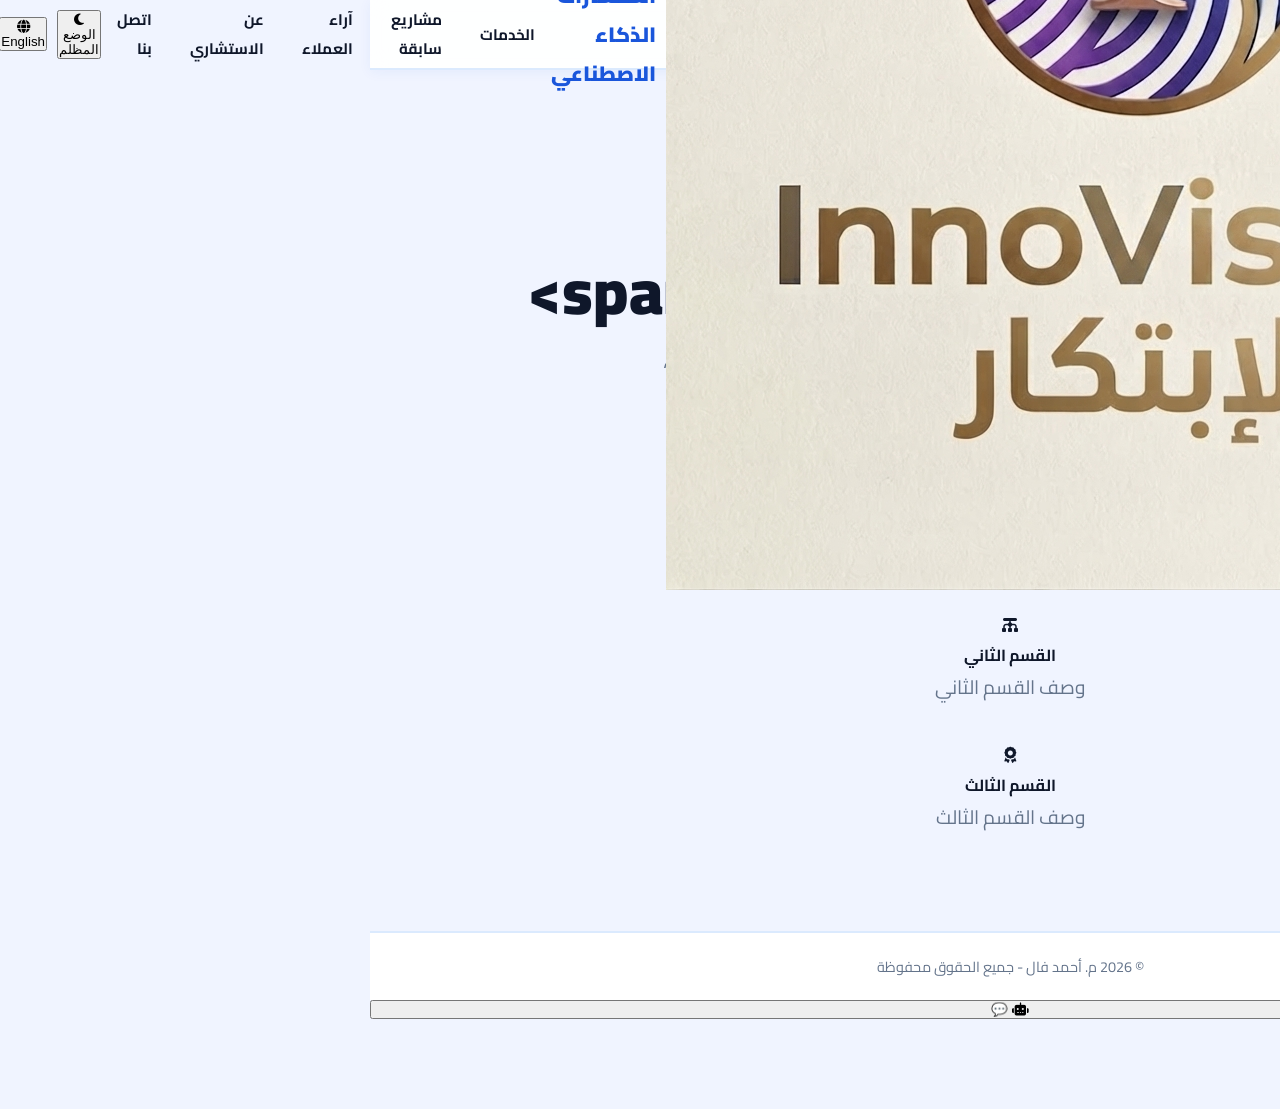
==== commit f5b475c5: "Add files via upload" ====
--- a/index.html
+++ b/index.html
@@ -7,184 +7,38 @@
     <title id="page-title">InnoVision | ابتكار للدراسات والتحول الرقمي</title>
     <link rel="stylesheet" href="https://cdnjs.cloudflare.com/ajax/libs/font-awesome/6.4.0/css/all.min.css">
     <link href="https://fonts.googleapis.com/css2?family=Cairo:wght@400;600;700;800;900&family=Inter:wght@400;500;600;700&display=swap" rel="stylesheet">
-
-    <style>
-        :root {
-            --bg-color: #f8fafc; --card-bg: #ffffff; --text-main: #0f172a; --text-muted: #64748b;
-            --primary: #2563eb; --primary-hover: #1d4ed8; --border-color: #e2e8f0;
-            --shadow: 0 10px 25px -5px rgba(37, 99, 235, 0.08), 0 8px 10px -6px rgba(37, 99, 235, 0.04);
-            --modal-overlay: rgba(15, 23, 42, 0.6);
-            --warning: #f59e0b;
-        }
-        [data-theme="dark"] {
-            --bg-color: #0f172a; --card-bg: #1e293b; --text-main: #f8fafc; --text-muted: #94a3b8;
-            --primary: #3b82f6; --primary-hover: #60a5fa; --border-color: #334155;
-            --shadow: 0 10px 25px -5px rgba(0, 0, 0, 0.5); --modal-overlay: rgba(0, 0, 0, 0.8);
-        }
-        * { box-sizing: border-box; margin: 0; padding: 0; transition: all 0.3s ease; }
-        body { font-family: 'Cairo', 'Inter', sans-serif; background-color: var(--bg-color); color: var(--text-main); line-height: 1.6; display: flex; flex-direction: column; min-height: 100vh; }
-        .container { max-width: 1200px; margin: 0 auto; padding: 0 20px; width: 100%; }
-        header { position: sticky; top: 0; background-color: var(--card-bg); border-bottom: 1px solid var(--border-color); z-index: 100; box-shadow: 0 4px 20px rgba(0,0,0,0.03); }
-        .nav-container { display: flex; justify-content: space-between; align-items: center; height: 75px; }
-        .logo { font-weight: 800; font-size: 1.25rem; color: var(--primary); display: flex; align-items: center; gap: 8px; cursor: pointer; }
-        .logo img { height: 40px; width: auto; border-radius: 8px; }
-        .nav-links { display: flex; gap: 10px; list-style: none; }
-        .nav-links a { text-decoration: none; color: var(--text-main); font-weight: 600; padding: 8px 14px; border-radius: 10px; cursor: pointer; }
-        .nav-links a:hover, .nav-links a.active { color: var(--primary); background-color: rgba(37, 99, 235, 0.08); }
-        .nav-actions { display: flex; align-items: center; gap: 12px; }
-        .btn-icon { background: var(--card-bg); border: 1px solid var(--border-color); color: var(--text-main); padding: 8px 16px; border-radius: 12px; cursor: pointer; font-family: inherit; font-weight: 600; display: flex; align-items: center; gap: 6px; }
-        .btn-icon:hover { border-color: var(--primary); color: var(--primary); transform: translateY(-2px); }
-        .menu-toggle { display: none; background: var(--card-bg); border: 1px solid var(--border-color); color: var(--text-main); width: 40px; height: 40px; border-radius: 12px; cursor: pointer; align-items: center; justify-content: center; font-size: 1.1rem; }
-        main { flex-grow: 1; padding: 40px 0; }
-        .page-view { display: none; }
-        .page-view.active { display: block; animation: fadeIn 0.5s ease; }
-        @keyframes fadeIn { from { opacity: 0; transform: translateY(12px); } to { opacity: 1; transform: translateY(0); } }
-        .hero { position: relative; padding: 90px 20px; text-align: center; border-radius: 28px; background: var(--card-bg); border: 1px solid var(--border-color); box-shadow: var(--shadow); margin-top: 10px; }
-        .hero-content { position: relative; z-index: 2; }
-        .hero-badge { display: inline-flex; align-items: center; gap: 8px; background: rgba(37, 99, 235, 0.1); color: var(--primary); border: 1px solid rgba(37, 99, 235, 0.25); padding: 8px 22px; border-radius: 30px; font-size: 0.95rem; font-weight: 700; margin-bottom: 25px; }
-        .hero h1 { font-size: 3rem; font-weight: 900; margin-bottom: 20px; line-height: 1.25; }
-        .hero p { color: var(--text-muted); font-size: 1.2rem; max-width: 720px; margin: 0 auto 35px auto; font-weight: 500; }
-        .hero-actions { display: flex; justify-content: center; gap: 15px; flex-wrap: wrap; margin-bottom: 50px; }
-        .hero-btn-main { background: linear-gradient(135deg, var(--primary), var(--primary-hover)); color: white; border: none; padding: 15px 38px; border-radius: 35px; font-size: 1rem; font-weight: 700; cursor: pointer; box-shadow: 0 10px 25px rgba(37, 99, 235, 0.35); display: inline-flex; align-items: center; gap: 10px; }
-        .hero-btn-main:hover { transform: translateY(-4px); box-shadow: 0 15px 30px rgba(37, 99, 235, 0.45); }
-        .hero-btn-sec { background-color: var(--card-bg); border: 1px solid var(--border-color); color: var(--text-main); padding: 15px 32px; border-radius: 35px; font-size: 1rem; font-weight: 700; cursor: pointer; display: inline-flex; align-items: center; gap: 8px; }
-        .hero-btn-sec:hover { border-color: var(--primary); color: var(--primary); transform: translateY(-4px); }
-        .hero-features { display: grid; grid-template-columns: repeat(auto-fit, minmax(220px, 1fr)); gap: 20px; margin-top: 20px; }
-        .feature-box { background: rgba(255, 255, 255, 0.7); border: 1px solid var(--border-color); border-radius: 20px; padding: 25px; cursor: pointer; box-shadow: 0 8px 20px rgba(0,0,0,0.02); }
-        [data-theme="dark"] .feature-box { background: rgba(30, 41, 59, 0.7); }
-        .feature-box:hover { transform: translateY(-6px); border-color: var(--primary); }
-        .feature-box i { font-size: 2rem; color: var(--primary); margin-bottom: 15px; display: inline-block; padding: 12px; background: rgba(37, 99, 235, 0.08); border-radius: 14px; }
-        .section-title { font-size: 2.2rem; font-weight: 800; margin-bottom: 45px; text-align: center; position: relative; }
-        .section-title::after { content: ''; display: block; width: 60px; height: 4px; background: linear-gradient(90deg, var(--primary), var(--primary-hover)); margin: 12px auto 0; border-radius: 4px; }
-        .section-subtitle { text-align: center; color: var(--text-muted); font-size: 1.05rem; margin-top: -30px; margin-bottom: 40px; font-weight: 500; }
-        .services-grid, .projects-grid, .testimonials-grid { display: grid; grid-template-columns: repeat(auto-fit, minmax(300px, 1fr)); gap: 30px; }
-        .service-card, .project-card, .testimonial-card { background-color: var(--card-bg); border: 1px solid var(--border-color); border-radius: 20px; padding: 35px; box-shadow: var(--shadow); display: flex; flex-direction: column; justify-content: space-between; }
-        .service-card:hover, .project-card:hover, .testimonial-card:hover { transform: translateY(-6px); border-color: var(--primary); box-shadow: 0 20px 40px rgba(37, 99, 235, 0.15); }
-        .srv-icon { font-size: 2.5rem; color: var(--primary); margin-bottom: 22px; display: inline-block; padding: 15px; background: rgba(37, 99, 235, 0.08); border-radius: 16px; }
-        .srv-title, .project-title { font-size: 1.35rem; margin-bottom: 12px; font-weight: 800; }
-        .srv-desc, .project-desc { color: var(--text-muted); font-size: 0.95rem; margin-bottom: 30px; }
-        .book-btn { background: linear-gradient(135deg, var(--primary), var(--primary-hover)); color: white; border: none; padding: 14px 22px; border-radius: 12px; cursor: pointer; font-family: inherit; font-weight: 700; width: 100%; display: flex; justify-content: center; align-items: center; gap: 8px; box-shadow: 0 6px 15px rgba(37, 99, 235, 0.25); }
-        .book-btn:hover { transform: translateY(-2px); box-shadow: 0 10px 20px rgba(37, 99, 235, 0.4); }
-        .project-tag { display: inline-block; background: rgba(37, 99, 235, 0.1); color: var(--primary); padding: 6px 14px; border-radius: 8px; font-size: 0.8rem; font-weight: 700; margin-bottom: 18px; width: fit-content; }
-        .project-techs { display: flex; gap: 8px; flex-wrap: wrap; margin-bottom: 22px; }
-        .tech-badge { background-color: var(--bg-color); border: 1px solid var(--border-color); padding: 6px 12px; border-radius: 8px; font-size: 0.75rem; font-weight: 600; }
-        .project-link { color: var(--primary); text-decoration: none; font-weight: 700; display: inline-flex; align-items: center; gap: 8px; cursor: pointer; }
-        .project-link:hover { text-decoration: underline; }
-        .testimonial-stars { color: #f59e0b; font-size: 1rem; margin-bottom: 15px; display: flex; gap: 4px; }
-        .testimonial-card p { font-style: italic; color: var(--text-muted); margin-bottom: 20px; font-size: 0.95rem; }
-        .author-info h4 { font-size: 1.05rem; font-weight: 700; }
-        .author-info span { font-size: 0.85rem; color: var(--text-muted); }
-        .about-box { background-color: var(--card-bg); border: 1px solid var(--border-color); border-radius: 24px; padding: 45px; display: grid; grid-template-columns: 2fr 1fr; gap: 40px; align-items: center; box-shadow: var(--shadow); }
-        @media (max-width: 768px) { .about-box { grid-template-columns: 1fr; } .hero h1 { font-size: 2.2rem; } }
-        .about-subtitle { color: var(--primary); font-weight: 700; margin-bottom: 18px; font-size: 1.05rem; }
-        .about-box > div > p.about-text { color: var(--text-muted); margin-bottom: 14px; font-size: 1rem; line-height: 1.9; }
-        .about-list { list-style: none; margin: 20px 0; }
-        .about-list li { margin-bottom: 12px; display: flex; align-items: center; gap: 12px; }
-        .about-list i { color: var(--primary); background: rgba(37, 99, 235, 0.1); padding: 6px; border-radius: 50%; font-size: 0.8rem; }
-        .about-actions { display: flex; gap: 12px; flex-wrap: wrap; margin-top: 25px; }
-        .btn-secondary { border: 1px solid var(--border-color); background-color: var(--card-bg); color: var(--text-main); padding: 12px 22px; border-radius: 12px; text-decoration: none; font-weight: 600; font-size: 0.9rem; display: inline-flex; align-items: center; gap: 8px; cursor: pointer; }
-        .btn-secondary:hover { border-color: var(--primary); color: var(--primary); transform: translateY(-2px); }
-        .stats-container { display: flex; flex-direction: column; gap: 20px; background-color: var(--bg-color); border: 1px solid var(--border-color); padding: 30px; border-radius: 18px; text-align: center; }
-        .stat-num { font-size: 2.5rem; font-weight: 900; color: var(--primary); }
-        .stat-lbl { font-size: 0.9rem; color: var(--text-muted); font-weight: 600; }
-        .contact-container { background-color: var(--card-bg); border: 1px solid var(--border-color); border-radius: 24px; padding: 60px 30px; text-align: center; box-shadow: var(--shadow); max-width: 800px; margin: 0 auto; }
-        .social-links { display: flex; justify-content: center; flex-wrap: wrap; gap: 18px; margin: 35px 0; }
-        .social-icon { width: 60px; height: 60px; border-radius: 50%; background-color: var(--bg-color); border: 1px solid var(--border-color); color: var(--text-main); display: flex; align-items: center; justify-content: center; font-size: 1.4rem; text-decoration: none; box-shadow: 0 6px 15px rgba(0,0,0,0.03); cursor: pointer; }
-        .social-icon:hover { transform: translateY(-6px) scale(1.05); color: white; background-color: var(--primary); border-color: var(--primary); box-shadow: 0 10px 20px rgba(37, 99, 235, 0.35); }
-        .contact-details { display: flex; justify-content: center; gap: 20px; flex-wrap: wrap; margin-top: 30px; }
-        .contact-card { background-color: var(--bg-color); border: 1px solid var(--border-color); padding: 16px 28px; border-radius: 14px; display: flex; align-items: center; gap: 14px; text-decoration: none; color: var(--text-main); font-weight: 600; font-size: 0.95rem; cursor: pointer; }
-        .contact-card:hover { border-color: var(--primary); color: var(--primary); transform: translateY(-3px); }
-        .contact-form-card { background-color: var(--card-bg); border: 1px solid var(--border-color); border-radius: 24px; padding: 45px; box-shadow: var(--shadow); max-width: 640px; margin: 40px auto 0; }
-        .contact-form-card h3 { text-align: center; font-size: 1.3rem; font-weight: 800; margin-bottom: 28px; }
-        footer { background-color: var(--card-bg); border-top: 1px solid var(--border-color); padding: 25px 0; text-align: center; margin-top: auto; }
-        .copyright { color: var(--text-muted); font-size: 0.9rem; font-weight: 500; }
-        .modal { display: none; position: fixed; top: 0; left: 0; width: 100%; height: 100%; background-color: var(--modal-overlay); z-index: 1000; justify-content: center; align-items: center; padding: 20px; overflow-y: auto; }
-        .modal.active { display: flex; }
-        .modal-content { background-color: var(--card-bg); border-radius: 24px; width: 100%; max-width: 520px; max-height: 90vh; overflow-y: auto; padding: 30px 40px; position: relative; box-shadow: 0 25px 50px -12px rgba(0, 0, 0, 0.35); border: 1px solid var(--border-color); animation: modalPop 0.4s ease; margin: auto; }
-        @keyframes modalPop { from { opacity: 0; transform: scale(0.95) translateY(20px); } to { opacity: 1; transform: scale(1) translateY(0); } }
-        .close-btn { position: absolute; top: 22px; left: 22px; background: var(--bg-color); border: 1px solid var(--border-color); width: 36px; height: 36px; border-radius: 50%; display: flex; align-items: center; justify-content: center; font-size: 1.2rem; color: var(--text-muted); cursor: pointer; }
-        .close-btn:hover { color: var(--primary); border-color: var(--primary); }
-        [dir="ltr"] .close-btn { left: auto; right: 22px; }
-        .form-group { margin-bottom: 16px; text-align: right; }
-        [dir="ltr"] .form-group { text-align: left; }
-        .form-group label { display: block; margin-bottom: 6px; font-weight: 600; font-size: 0.9rem; }
-        .form-group input, .form-group select, .form-group textarea { width: 100%; padding: 12px 14px; border: 1px solid var(--border-color); border-radius: 12px; background-color: var(--bg-color); color: var(--text-main); font-family: inherit; font-size: 0.95rem; }
-        .form-group textarea { resize: vertical; min-height: 80px; }
-        .form-group input:focus, .form-group select:focus, .form-group textarea:focus { outline: none; border-color: var(--primary); box-shadow: 0 0 0 3px rgba(37, 99, 235, 0.15); }
-        .phone-input-group { display: flex; gap: 10px; direction: ltr; }
-        .phone-input-group select { width: 45%; cursor: pointer; }
-        .phone-input-group input { width: 55%; }
-        .alert-success { background-color: #dcfce7; color: #15803d; padding: 12px; border-radius: 12px; margin-bottom: 15px; font-size: 0.9rem; display: none; font-weight: 600; border: 1px solid #bbf7d0; }
-        .alert-success.show { display: block; }
-        .alert-error { background-color: #fee2e2; color: #b91c1c; padding: 12px; border-radius: 12px; margin-bottom: 15px; font-size: 0.9rem; display: none; font-weight: 600; border: 1px solid #fecaca; }
-        .alert-error.show { display: block; }
-        .chat-widget-btn { position: fixed; bottom: 30px; right: 30px; background: linear-gradient(135deg, var(--primary), var(--primary-hover)); color: white; padding: 14px 24px; border-radius: 35px; border: none; cursor: pointer; box-shadow: 0 10px 25px rgba(37, 99, 235, 0.4); display: flex; align-items: center; gap: 10px; font-weight: 700; z-index: 999; }
-        .chat-widget-btn:hover { transform: translateY(-4px) scale(1.05); box-shadow: 0 15px 30px rgba(37, 99, 235, 0.5); }
-        [dir="ltr"] .chat-widget-btn { right: auto; left: 30px; }
-        .chat-box { position: fixed; bottom: 95px; right: 30px; width: 350px; height: 460px; background-color: var(--card-bg); border: 1px solid var(--border-color); border-radius: 24px; box-shadow: 0 20px 40px rgba(0,0,0,0.25); display: none; flex-direction: column; z-index: 999; overflow: hidden; }
-        [dir="ltr"] .chat-box { right: auto; left: 30px; }
-        .chat-box.active { display: flex; }
-        .chat-header { background: linear-gradient(135deg, var(--primary), var(--primary-hover)); color: white; padding: 16px 20px; display: flex; justify-content: space-between; align-items: center; font-weight: 700; font-size: 1rem; }
-        .chat-header .close-chat { background: none; border: none; color: white; font-size: 1.2rem; cursor: pointer; }
-        .chat-body { flex-grow: 1; padding: 18px; overflow-y: auto; display: flex; flex-direction: column; gap: 12px; }
-        .chat-msg { max-width: 85%; padding: 12px 16px; border-radius: 16px; font-size: 0.9rem; line-height: 1.5; box-shadow: 0 2px 5px rgba(0,0,0,0.02); }
-        .chat-msg.bot { background-color: var(--bg-color); border: 1px solid var(--border-color); align-self: flex-start; }
-        .chat-msg.user { background: linear-gradient(135deg, var(--primary), var(--primary-hover)); color: white; align-self: flex-end; }
-        .chat-footer { padding: 12px; border-top: 1px solid var(--border-color); display: flex; gap: 8px; background: var(--card-bg); }
-        .chat-footer input { flex-grow: 1; padding: 10px 16px; border: 1px solid var(--border-color); border-radius: 25px; background-color: var(--bg-color); color: var(--text-main); font-size: 0.9rem; outline: none; }
-        .chat-footer input:focus { border-color: var(--primary); box-shadow: 0 0 0 2px rgba(37, 99, 235, 0.15); }
-        .chat-footer button { background: linear-gradient(135deg, var(--primary), var(--primary-hover)); color: white; border: none; width: 40px; height: 40px; border-radius: 50%; cursor: pointer; display: flex; align-items: center; justify-content: center; }
-        .chat-footer button:hover { transform: scale(1.05); }
-
-        @media (max-width: 900px) {
-            .nav-links { display: none; position: absolute; top: 75px; right: 0; left: 0; background: var(--card-bg); border-bottom: 1px solid var(--border-color); flex-direction: column; padding: 10px 20px; gap: 4px; box-shadow: 0 12px 24px rgba(0,0,0,0.08); }
-            .nav-links.open { display: flex; }
-            .nav-links a { width: 100%; }
-            .menu-toggle { display: flex; }
-            .nav-actions .btn-icon span { display: none; }
-        }
-        @media (max-width: 480px) {
-            .hero { padding: 60px 16px; }
-            .hero-btn-main, .hero-btn-sec { width: 100%; justify-content: center; }
-            .hero-actions { flex-direction: column; }
-            .chat-box { width: calc(100vw - 32px); right: 16px; }
-            [dir="ltr"] .chat-box { left: 16px; }
-        }
-    </style>
+    <link rel="stylesheet" href="css/style.css">
 </head>
 <body>
     <header>
         <div class="container nav-container">
-            <div class="logo" onclick="switchPage('home')">
-                <img src="logo.png" alt="InnoVision Logo" onerror="this.style.display='none'">
+            <a href="index.html" class="logo" aria-label="InnoVision - الصفحة الرئيسية">
+                <img src="image/logo.png" alt="InnoVision Logo" onerror="this.style.display='none'">
                 <span id="logo-text">InnoVision</span>
-            </div>
+            </a>
             <ul class="nav-links" id="navLinks">
-                <li><a onclick="switchPage('services')" id="nav-services">الخدمات</a></li>
-                <li><a onclick="switchPage('projects')" id="nav-projects">مشاريع سابقة</a></li>
-                <li><a onclick="switchPage('testimonials')" id="nav-testimonials">آراء العملاء</a></li>
-                <li><a onclick="switchPage('about')" id="nav-about">عن الاستشاري</a></li>
-                <li><a onclick="switchPage('contact')" id="nav-contact">اتصل بنا</a></li>
+                <li><a href="services.html" id="nav-services">الخدمات</a></li>
+                <li><a href="projects.html" id="nav-projects">مشاريع سابقة</a></li>
+                <li><a href="testimonials.html" id="nav-testimonials">آراء العملاء</a></li>
+                <li><a href="about.html" id="nav-about">عن الاستشاري</a></li>
+                <li><a href="contact.html" id="nav-contact">اتصل بنا</a></li>
             </ul>
             <div class="nav-actions">
-                <button class="btn-icon" id="theme-toggle" onclick="toggleTheme()">
+                <button class="btn-icon" id="theme-toggle" aria-label="تبديل الوضع الداكن/المضيء">
                     <i class="fa-solid fa-moon"></i>
                     <span id="theme-text">الوضع الداكن</span>
                 </button>
-                <button class="btn-icon" id="lang-toggle" onclick="toggleLanguage()">
+                <button class="btn-icon" id="lang-toggle" aria-label="Switch language / تبديل اللغة">
                     <i class="fa-solid fa-globe"></i> <span>English</span>
                 </button>
-                <button class="menu-toggle" id="menuToggle" onclick="document.getElementById('navLinks').classList.toggle('open')">
+                <button class="menu-toggle" id="menuToggle" aria-label="فتح القائمة" aria-expanded="false" aria-controls="navLinks">
                     <i class="fa-solid fa-bars"></i>
                 </button>
             </div>
         </div>
     </header>
-
     <main class="container">
-        <!-- Home Page -->
-        <div id="page-home" class="page-view active">
-            <section class="hero">
+                    <section class="hero">
                 <div class="hero-content">
                     <span class="hero-badge">
                         <i class="fa-solid fa-wand-magic-sparkles"></i> <span id="hero-badge">الابتكار والتحول الرقمي</span>
@@ -193,28 +47,28 @@
                     <p id="hero-subtitle">نقدم استشارات تخصصية وحلولاً برمجية متطورة في مجالات الذكاء الاصطناعي، التعلم الآلي، والأنظمة البيومترية</p>
 
                     <div class="hero-actions">
-                        <button class="hero-btn-main" onclick="switchPage('services')">
+                        <button class="hero-btn-main" onclick="location.href='services.html'">
                             <span id="btn-explore-services">استكشف الخدمات</span>
                             <i class="fa-solid fa-arrow-left" id="hero-arrow-icon"></i>
                         </button>
-                        <button class="hero-btn-sec" onclick="switchPage('contact')">
+                        <button class="hero-btn-sec" onclick="location.href='contact.html'">
                             <i class="fa-regular fa-paper-plane"></i>
                             <span id="btn-direct-contact">تواصل معنا مباشر</span>
                         </button>
                     </div>
 
                     <div class="hero-features">
-                        <div class="feature-box" onclick="switchPage('services')">
+                        <div class="feature-box" onclick="location.href='services.html'">
                             <i class="fa-solid fa-rocket"></i>
                             <h4 id="feat-h1">حلول تخصصية</h4>
                             <p id="feat-p1">نماذج ذكاء اصطناعي مصممة خصيصاً</p>
                         </div>
-                        <div class="feature-box" onclick="switchPage('projects')">
+                        <div class="feature-box" onclick="location.href='projects.html'">
                             <i class="fa-solid fa-chart-diagram"></i>
                             <h4 id="feat-h2">13+ مشروعاً</h4>
                             <p id="feat-p2">حلول متقدمة وفعالة</p>
                         </div>
-                        <div class="feature-box" onclick="switchPage('about')">
+                        <div class="feature-box" onclick="location.href='about.html'">
                             <i class="fa-solid fa-award"></i>
                             <h4 id="feat-h3">25+ سنة خبرة</h4>
                             <p id="feat-p3">قيادة هندسية موثوقة</p>
@@ -222,137 +76,7 @@
                     </div>
                 </div>
             </section>
-        </div>
-
-        <!-- Services Page -->
-        <div id="page-services" class="page-view">
-            <h2 class="section-title" id="services-title">خدمات الاستشارات</h2>
-            <p class="section-subtitle" id="services-subtitle">مجموعة متكاملة من الخدمات الاستشارية والتقنية</p>
-            <div class="services-grid" id="servicesGrid">
-                <!-- تُبنى بواسطة JavaScript من مصفوفة الترجمات -->
-            </div>
-        </div>
-
-        <!-- Projects Page -->
-        <div id="page-projects" class="page-view">
-            <h2 class="section-title" id="projects-title">مشاريع سابقة (Case Studies)</h2>
-            <div class="projects-grid" id="projectsGrid">
-                <!-- تُبنى بواسطة JavaScript من مصفوفة الترجمات -->
-            </div>
-        </div>
-
-        <!-- Testimonials Page -->
-        <div id="page-testimonials" class="page-view">
-            <h2 class="section-title" id="testimonials-title">شهادات العملاء</h2>
-            <div class="testimonials-grid" id="testimonialsGrid">
-                <!-- تُبنى بواسطة JavaScript من مصفوفة الترجمات -->
-            </div>
-        </div>
-
-        <!-- About Page -->
-        <div id="page-about" class="page-view">
-            <div class="about-box">
-                <div>
-                    <h2 id="about-heading">عن الاستشاري</h2>
-                    <p class="about-subtitle">م. أحمد فال جمال الدين</p>
-                    <p class="about-text" id="about-p">مهندس دولة (BAC+5) ومتخصص في تعلم الآلة من موريتانيا. يجمع بين خبرة 25+ سنة في الأنظمة البيومترية والسجل المدني والتحول الرقمي مع 13 مشروعاً منشوراً في مجال الذكاء الاصطناعي.</p>
-                    <p class="about-text" id="about-p2">يعمل حالياً في قطر كمشرف إداري ومطور بايثون وذكاء اصطناعي مستقل. مقيم في الدوحة، قطر.</p>
-                    <ul class="about-list" id="aboutList"></ul>
-                    <div class="about-actions">
-                        <a href="https://github.com/AHMEDVALL70" target="_blank" class="btn-secondary"><i class="fa-brands fa-github"></i> <span id="btn-github">GitHub</span></a>
-                        <a href="https://ahmedvall70.github.io/ahmed-vall-cv/" target="_blank" class="btn-secondary"><i class="fa-solid fa-file-pdf"></i> <span id="btn-cv">تحميل السيرة الذاتية</span></a>
-                    </div>
-                </div>
-                <div class="stats-container">
-                    <div>
-                        <div class="stat-num">13+</div>
-                        <div class="stat-lbl" id="stat-proj">مشروعاً منشوراً</div>
-                    </div>
-                    <div>
-                        <div class="stat-num">25+</div>
-                        <div class="stat-lbl" id="stat-exp">سنة خبرة</div>
-                    </div>
-                    <div>
-                        <div class="stat-num">8</div>
-                        <div class="stat-lbl" id="stat-lead">مناصب قيادية</div>
-                    </div>
-                </div>
-            </div>
-        </div>
-
-        <!-- Contact Page -->
-        <div id="page-contact" class="page-view">
-            <div class="contact-container">
-                <h2 class="section-title" id="contact-title">اتصل بنا</h2>
-                <p style="color: var(--text-muted);" id="contact-subtitle">يسعدنا التواصل لبحث فرص التعاون والاستشارات التقنية</p>
-
-                <div class="social-links">
-                    <a href="https://wa.me/97474736271" target="_blank" class="social-icon" title="واتساب"><i class="fa-brands fa-whatsapp"></i></a>
-                    <a href="https://www.linkedin.com/in/ahmed-vall-sidina/" target="_blank" class="social-icon" title="LinkedIn"><i class="fa-brands fa-linkedin"></i></a>
-                    <a href="https://www.kaggle.com/ahmedvalljemaldine" target="_blank" class="social-icon" title="Kaggle"><i class="fa-brands fa-kaggle"></i></a>
-                    <a href="https://github.com/AHMEDVALL70" target="_blank" class="social-icon" title="GitHub"><i class="fa-brands fa-github"></i></a>
-                    <a href="https://people.bayt.com/ahmed-vall-sidina" target="_blank" class="social-icon" title="Bayt"><i class="fa-solid fa-briefcase"></i></a>
-                    <a href="mailto:ahmedvalljemaldine@gmail.com" class="social-icon" title="Email"><i class="fa-solid fa-envelope"></i></a>
-                </div>
-
-                <div class="contact-details">
-                    <a href="tel:+97474736271" class="contact-card">
-                        <i class="fa-solid fa-phone-flip" style="color: var(--primary);"></i>
-                        <span>+974 7473 6271</span>
-                    </a>
-                    <a href="mailto:ahmedvalljemaldine@gmail.com" class="contact-card">
-                        <i class="fa-solid fa-envelope" style="color: var(--primary);"></i>
-                        <span>ahmedvalljemaldine@gmail.com</span>
-                    </a>
-                    <span class="contact-card" style="cursor: default;">
-                        <i class="fa-solid fa-location-dot" style="color: var(--primary);"></i>
-                        <span id="contact-location">الدوحة، قطر</span>
-                    </span>
-                </div>
-            </div>
-
-            <div class="contact-form-card">
-                <h3 id="contact-form-title"><i class="fa-solid fa-paper-plane" style="color: var(--primary);"></i> أرسل رسالتك</h3>
-
-                <div class="alert-success" id="contactSuccessAlert">
-                    <i class="fa-solid fa-circle-check"></i> <span id="contactSuccessMsg">تم إرسال رسالتك بنجاح! سنتواصل معك قريباً.</span>
-                </div>
-                <div class="alert-error" id="contactErrorAlert">
-                    <i class="fa-solid fa-circle-exclamation"></i> <span id="contactErrorMsg">حدث خطأ أثناء الإرسال. حاول مرة أخرى.</span>
-                </div>
-
-                <form id="contactForm" onsubmit="handleContactFormSubmit(event)">
-                    <div class="form-group">
-                        <label id="lbl-c-name">الاسم الكامل</label>
-                        <input type="text" id="c-name" placeholder="أدخل اسمك الكريم">
-                    </div>
-                    <div class="form-group">
-                        <label id="lbl-c-email">البريد الإلكتروني</label>
-                        <input type="email" id="c-email" placeholder="example@mail.com">
-                    </div>
-                    <div class="form-group">
-                        <label id="lbl-c-phone">رقم الهاتف</label>
-                        <input type="tel" id="c-phone" placeholder="+974 12345678">
-                    </div>
-                    <div class="form-group">
-                        <label id="lbl-c-subject">الموضوع</label>
-                        <select id="c-subject">
-                            <option value="general" id="opt-general">استفسار عام</option>
-                            <option value="consulting" id="opt-consulting">طلب استشارة</option>
-                            <option value="project" id="opt-project">مشروع جديد</option>
-                            <option value="other" id="opt-other">أخرى</option>
-                        </select>
-                    </div>
-                    <div class="form-group">
-                        <label id="lbl-c-message">الرسالة</label>
-                        <textarea id="c-message" placeholder="اكتب تفاصيل استفسارك هنا..."></textarea>
-                    </div>
-                    <button type="submit" class="book-btn" id="btn-c-submit">
-                        <i class="fa-solid fa-paper-plane"></i> <span id="btn-c-submit-txt">إرسال</span>
-                    </button>
-                </form>
-            </div>
-        </div>
+        
     </main>
 
     <footer>
@@ -361,134 +85,8 @@
         </div>
     </footer>
 
-    <!-- Booking Modal -->
-    <div class="modal" id="bookingModal">
-        <div class="modal-content">
-            <button class="close-btn" onclick="closeBookingModal()">&times;</button>
-            <h3 id="modal-title" style="margin-bottom: 20px;">حجز جلسة استشارية</h3>
-            <div class="alert-success" id="successAlert">
-                <i class="fa-solid fa-circle-check"></i> <span id="successMsg">تم إرسال طلبك بنجاح!</span>
-            </div>
-            <div class="alert-error" id="errorAlert">
-                <i class="fa-solid fa-circle-exclamation"></i> <span id="errorMsg">حدث خطأ أثناء الإرسال. حاول مرة أخرى.</span>
-            </div>
-            <form id="bookingForm" onsubmit="handleFormSubmit(event)">
-                <div class="form-group">
-                    <label id="lbl-srv">الخدمة المختارة</label>
-                    <input type="text" id="serviceName" readonly>
-                </div>
-                <div class="form-group">
-                    <label id="lbl-name">الاسم الكامل</label>
-                    <input type="text" id="fullName" placeholder="أدخل اسمك">
-                </div>
-                <div class="form-group">
-                    <label id="lbl-email">البريد الإلكتروني</label>
-                    <input type="email" id="email" placeholder="example@domain.com">
-                </div>
-                <div class="form-group">
-                    <label id="lbl-phone">رقم الهاتف</label>
-                    <div class="phone-input-group">
-                        <select id="countryCode">
-                            <option value="+974">🇶🇦 قطر (+974)</option>
-                            <option value="+966">🇸🇦 السعودية (+966)</option>
-                            <option value="+971">🇦🇪 الإمارات (+971)</option>
-                            <option value="+965">🇰🇼 الكويت (+965)</option>
-                            <option value="+968">🇴🇲 عمان (+968)</option>
-                            <option value="+973">🇧🇭 البحرين (+973)</option>
-                            <option value="+20">🇪🇬 مصر (+20)</option>
-                            <option value="+212">🇲🇦 المغرب (+212)</option>
-                            <option value="+213">🇩🇿 الجزائر (+213)</option>
-                            <option value="+216">🇹🇳 تونس (+216)</option>
-                            <option value="+218">🇱🇾 ليبيا (+218)</option>
-                            <option value="+962">🇯🇴 الأردن (+962)</option>
-                            <option value="+970">🇵🇸 فلسطين (+970)</option>
-                            <option value="+961">🇱🇧 لبنان (+961)</option>
-                            <option value="+963">🇸🇾 سوريا (+963)</option>
-                            <option value="+964">🇮🇶 العراق (+964)</option>
-                            <option value="+967">🇾🇪 اليمن (+967)</option>
-                            <option value="+249">🇸🇩 السودان (+249)</option>
-                            <option value="+252">🇸🇴 الصومال (+252)</option>
-                            <option value="+222">🇲🇷 موريتانيا (+222)</option>
-                            <option value="+291">🇪🇷 إريتريا (+291)</option>
-                            <option value="+253">🇩🇯 جيبوتي (+253)</option>
-                            <option value="+269">🇰🇲 جزر القمر (+269)</option>
-                            <option value="+91">🇮🇳 الهند (+91)</option>
-                            <option value="+92">🇵🇰 باكستان (+92)</option>
-                            <option value="+880">🇧🇩 بنجلاديش (+880)</option>
-                            <option value="+977">🇳🇵 نيبال (+977)</option>
-                            <option value="+94">🇱🇰 سريلانكا (+94)</option>
-                            <option value="+86">🇨🇳 الصين (+86)</option>
-                            <option value="+81">🇯🇵 اليابان (+81)</option>
-                            <option value="+82">🇰🇷 كوريا الجنوبية (+82)</option>
-                            <option value="+84">🇻🇳 فيتنام (+84)</option>
-                            <option value="+60">🇲🇾 ماليزيا (+60)</option>
-                            <option value="+65">🇸🇬 سنغافورة (+65)</option>
-                            <option value="+66">🇹🇭 تايلاند (+66)</option>
-                            <option value="+62">🇮🇩 إندونيسيا (+62)</option>
-                            <option value="+63">🇵🇭 الفلبين (+63)</option>
-                            <option value="+855">🇰🇭 كمبوديا (+855)</option>
-                            <option value="+856">🇱🇦 لاوس (+856)</option>
-                            <option value="+95">🇲🇲 ميانمار (+95)</option>
-                            <option value="+90">🇹🇷 تركيا (+90)</option>
-                            <option value="+98">🇮🇷 إيران (+98)</option>
-                            <option value="+93">🇦🇫 أفغانستان (+93)</option>
-                            <option value="+44">🇬🇧 بريطانيا (+44)</option>
-                            <option value="+33">🇫🇷 فرنسا (+33)</option>
-                            <option value="+49">🇩🇪 ألمانيا (+49)</option>
-                            <option value="+39">🇮🇹 إيطاليا (+39)</option>
-                            <option value="+34">🇪🇸 إسبانيا (+34)</option>
-                            <option value="+31">🇳🇱 هولندا (+31)</option>
-                            <option value="+32">🇧🇪 بلجيكا (+32)</option>
-                            <option value="+41">🇨🇭 سويسرا (+41)</option>
-                            <option value="+43">🇦🇹 النمسا (+43)</option>
-                            <option value="+46">🇸🇪 السويد (+46)</option>
-                            <option value="+47">🇳🇴 النرويج (+47)</option>
-                            <option value="+45">🇩🇰 الدنمارك (+45)</option>
-                            <option value="+358">🇫🇮 فنلندا (+358)</option>
-                            <option value="+48">🇵🇱 بولندا (+48)</option>
-                            <option value="+36">🇭🇺 المجر (+36)</option>
-                            <option value="+40">🇷🇴 رومانيا (+40)</option>
-                            <option value="+420">🇨🇿 التشيك (+420)</option>
-                            <option value="+30">🇬🇷 اليونان (+30)</option>
-                            <option value="+372">🇪🇪 إستونيا (+372)</option>
-                            <option value="+371">🇱🇻 لاتفيا (+371)</option>
-                            <option value="+370">🇱🇹 ليتوانيا (+370)</option>
-                            <option value="+1">🇺🇸 الولايات المتحدة (+1)</option>
-                            <option value="+52">🇲🇽 المكسيك (+52)</option>
-                            <option value="+55">🇧🇷 البرازيل (+55)</option>
-                            <option value="+56">🇨🇱 تشيلي (+56)</option>
-                            <option value="+54">🇦🇷 الأرجنتين (+54)</option>
-                            <option value="+51">🇵🇪 بيرو (+51)</option>
-                            <option value="+57">🇨🇴 كولومبيا (+57)</option>
-                            <option value="+58">🇻🇪 فنزويلا (+58)</option>
-                            <option value="+234">🇳🇬 نيجيريا (+234)</option>
-                            <option value="+254">🇰🇪 كينيا (+254)</option>
-                            <option value="+27">🇿🇦 جنوب أفريقيا (+27)</option>
-                            <option value="+256">🇺🇬 أوغندا (+256)</option>
-                            <option value="+255">🇹🇿 تنزانيا (+255)</option>
-                            <option value="+233">🇬🇭 غانا (+233)</option>
-                            <option value="+225">🇨🇮 ساحل العاج (+225)</option>
-                            <option value="+260">🇿🇲 زامبيا (+260)</option>
-                            <option value="+263">🇿🇼 زيمبابوي (+263)</option>
-                            <option value="+61">🇦🇺 أستراليا (+61)</option>
-                            <option value="+64">🇳🇿 نيوزيلندا (+64)</option>
-                        </select>
-                        <input type="tel" id="phone" placeholder="7473 6271">
-                    </div>
-                </div>
-                <div class="form-group">
-                    <label id="lbl-message">الرسالة</label>
-                    <textarea id="bookingMessage" placeholder="اكتب تفاصيلك..."></textarea>
-                </div>
-                <button type="submit" class="book-btn" id="btn-submit">
-                    <span id="btn-submit-txt">إرسال الطلب</span>
-                </button>
-            </form>
-        </div>
-    </div>
-
     <!-- Chat Widget -->
-    <button class="chat-widget-btn" onclick="toggleChat()">
+    <button class="chat-widget-btn" aria-label="فتح المساعد الذكي" aria-expanded="false" aria-controls="chatWidget">
         <i class="fa-solid fa-robot"></i>
         <span id="chat-btn-label">أسأل الرد الآلي</span>
     </button>
@@ -496,7 +94,7 @@
     <div class="chat-box" id="chatWidget">
         <div class="chat-header">
             <span><i class="fa-solid fa-robot"></i> <span id="chat-header-txt">مساعد ذكي</span></span>
-            <button class="close-chat" onclick="toggleChat()">&times;</button>
+            <button class="close-chat" aria-label="إغلاق المحادثة">&times;</button>
         </div>
         <div class="chat-body" id="chatBody">
             <div class="chat-msg bot">
@@ -504,494 +102,12 @@
             </div>
         </div>
         <div class="chat-footer">
-            <input type="text" id="chatInput" placeholder="اكتب سؤالك..." onkeydown="if(event.key==='Enter') sendChatMessage()">
-            <button onclick="sendChatMessage()"><i class="fa-solid fa-paper-plane"></i></button>
+            <input type="text" id="chatInput" placeholder="اكتب سؤالك...">
+            <button><i class="fa-solid fa-paper-plane"></i></button>
         </div>
     </div>
-
-    <script>
-        /* ============ CONTACT EMAIL (FormSubmit) ============ */
-        const CONTACT_EMAIL = 'ahmedvalljemaldine@gmail.com';
-
-        /* ============ TRANSLATIONS ============ */
-        const translations = {
-            ar: {
-                pageTitle: "InnoVision | ابتكار للدراسات والتحول الرقمي",
-                logoText: "InnoVision",
-                navServices: "الخدمات", navProjects: "مشاريع سابقة", navTestimonials: "آراء العملاء", navAbout: "عن الاستشاري", navContact: "اتصل بنا",
-                heroBadge: "الابتكار والتحول الرقمي",
-                heroTitle: "ارتقِ بأعمالك باستخدام الذكاء الاصطناعي",
-                heroSubtitle: "نقدم استشارات تخصصية وحلولاً برمجية متطورة في مجالات الذكاء الاصطناعي، التعلم الآلي، والأنظمة البيومترية",
-                btnExploreServices: "استكشف الخدمات",
-                btnDirectContact: "تواصل معنا مباشر",
-                featH1: "حلول تخصصية", featP1: "نماذج ذكاء اصطناعي مصممة خصيصاً",
-                featH2: "13+ مشروعاً", featP2: "حلول متقدمة وفعالة",
-                featH3: "25+ سنة خبرة", featP3: "قيادة هندسية موثوقة",
-                servicesTitle: "خدمات الاستشارات",
-                servicesSubtitle: "مجموعة متكاملة من الخدمات الاستشارية والتقنية",
-                bookBtnText: "حجز جلسة",
-                services: [
-                    { icon: "fa-arrows-rotate", title: "استشارات التحول الرقمي", desc: "تطوير استراتيجيات تحول رقمي شاملة وتطبيق الحلول المتقدمة" },
-                    { icon: "fa-brain", title: "دراسات الذكاء الاصطناعي", desc: "تحليل متخصص وتطبيق نماذج التعلم الآلي" },
-                    { icon: "fa-fingerprint", title: "الأنظمة البيومترية", desc: "تصميم وتكامل أنظمة التعرف على الوجه والسمات البيومترية" },
-                    { icon: "fa-chart-column", title: "تحليل البيانات", desc: "جمع وتحليل البيانات واستخراج الرؤى لاتخاذ قرارات دقيقة" },
-                    { icon: "fa-globe", title: "تصميم مواقع الويب", desc: "تصميم وتطوير مواقع ويب احترافية متوافقة مع المعايير" },
-                    { icon: "fa-lightbulb", title: "الاستشارات التقنية", desc: "تقديم استشارات تقنية متخصصة لتحسين البنية التحتية" },
-                    { icon: "fa-magnifying-glass", title: "تحسين محركات البحث (SEO)", desc: "تحسين ظهور موقعك في نتائج البحث وزيادة الزوار" },
-                    { icon: "fa-file-circle-check", title: "مراجعة السيرة الذاتية", desc: "مراجعة احترافية للسيرة الذاتية لضمان توافقها مع أفضل الممارسات" },
-                    { icon: "fa-pen-nib", title: "كتابة السيرة الذاتية", desc: "كتابة سيرة ذاتية احترافية تعكس مهاراتك وخبراتك" },
-                    { icon: "fa-clipboard-list", title: "إدارة البرامج", desc: "إدارة وتنفيذ البرامج والمشاريع من التخطيط إلى التسليم" },
-                    { icon: "fa-building", title: "التثمين العقاري", desc: "تقدير القيمة السوقية للعقارات باستخدام أساليب علمية" },
-                    { icon: "fa-sack-dollar", title: "إعداد التقارير المالية", desc: "إعداد تقارير مالية احترافية تعكس أداء المؤسسة" }
-                ],
-                projectsTitle: "مشاريع سابقة (Case Studies)",
-                projects: [
-                    { tag: "🏠 ذكاء اصطناعي وعقارات", title: "منصة التنبؤ بأسعار العقارات في قطر", desc: "نموذج تعلم آلي متقدم للتنبؤ بأسعار العقارات في قطر", techs: ["Python", "Random Forest", "ML"], link: "https://ahmedvall70.github.io/AhmedVall_PropAI/", linkText: "عرض المشروع" },
-                    { tag: "📄 معالجة النصوص", title: "محسّن السيرة الذاتية ATS", desc: "تحسين توافق السيرة الذاتية مع متطلبات أنظمة ATS باستخدام TF-IDF", techs: ["Python", "TF-IDF", "NLP"], link: "https://github.com/AHMEDVALL70/ahmed-vall-cv/blob/main/ATS_CV_Optimizer_12.ipynb", linkText: "عرض على GitHub" },
-                    { tag: "🛂 كشف الشذوذ", title: "كشف الاحتيال في الصفقات العمومية", desc: "نموذج متخصص للكشف عن الأنماط المشبوهة في الصفقات", techs: ["Python", "Isolation Forest", "ML"], link: "https://github.com/AHMEDVALL70/ahmed-vall-cv/blob/main/Procurement_Fraud_Detection_11.ipynb", linkText: "عرض على GitHub" },
-                    { tag: "🩺 التنبؤ الطبي", title: "نموذج التنبؤ بالسكري", desc: "تحليل بيانات طبية للتنبؤ المبكر بمرض السكري", techs: ["Python", "Scikit-learn", "ML"], link: "https://github.com/AHMEDVALL70/ahmed-vall-cv/blob/main/Diabetes_Prediction_01.ipynb", linkText: "عرض على GitHub" },
-                    { tag: "💬 معالجة اللغة الطبيعية", title: "تحليل المشاعر (NLP)", desc: "تحليل المشاعر في النصوص العربية والإنجليزية", techs: ["Python", "NLP", "Transformers"], link: "https://github.com/AHMEDVALL70/ahmed-vall-cv/blob/main/Sentiment_Analysis_04.ipynb", linkText: "عرض على GitHub" },
-                    { tag: "📊 التنبؤ المالي", title: "التنبؤ بأسعار العملات الرقمية", desc: "نموذج لتوقع أسعار العملات الرقمية باستخدام التعلم العميق", techs: ["Python", "Deep Learning", "LSTM"], link: "https://github.com/AHMEDVALL70/ahmed-vall-cv/blob/main/Crypto_Price_Predictor_09.ipynb", linkText: "عرض على GitHub" }
-                ],
-                testimonialsTitle: "شهادات العملاء",
-                testimonials: [
-                    { text: "استشاراتنا ساعدتنا كثيراً في تطويرنا الاستراتيجي والتقني.", author: "محمد الكواري", role: "CTO، شركة تقنية" },
-                    { text: "خبرتهم العميقة أضافت قيمة حقيقية لمشروعنا.", author: "خالد محمود", role: "مدير المشاريع" },
-                    { text: "فريق احترافي وموثوق جداً.", author: "علي البحراني", role: "مدير الفريق التقني" },
-                    { text: "ساعدونا في تحقيق أهدافنا الرقمية بسرعة وكفاءة.", author: "نورة السبيعي", role: "مديرة التحول الرقمي" },
-                    { text: "حلولهم المبتكرة غيرت طريقة عملنا بالكامل.", author: "فهد المنصوري", role: "رئيس قسم التقنية" },
-                    { text: "التزامهم بالجودة والدقة كان مذهلاً.", author: "سارة العمادي", role: "مديرة العمليات" }
-                ],
-                contactTitle: "اتصل بنا", contactSubtitle: "يسعدنا التواصل لبحث فرص التعاون والاستشارات التقنية",
-                contactLocation: "الدوحة، قطر",
-                aboutHeading: "عن الاستشاري",
-                aboutP: "مهندس دولة (BAC+5) ومتخصص في تعلم الآلة من موريتانيا. يجمع بين خبرة 25+ سنة في الأنظمة البيومترية والسجل المدني والتحول الرقمي مع 13 مشروعاً منشوراً في مجال الذكاء الاصطناعي.",
-                aboutP2: "يعمل حالياً في قطر كمشرف إداري ومطور بايثون وذكاء اصطناعي مستقل. مقيم في الدوحة، قطر.",
-                aboutItems: [
-                    "خبرة متقدمة في الذكاء الاصطناعي والتعلم الآلي",
-                    "تطوير نماذج تنبؤية متكاملة",
-                    "حلول تقنية مخصصة للمؤسسات",
-                    "الأنظمة البيومترية والوثائق المؤمنة",
-                    "شبكات Cisco والأمن السيبراني"
-                ],
-                statProj: "مشروعاً منشوراً", statExp: "سنة خبرة", statLead: "مناصب قيادية",
-                copyrightTxt: "© 2026 InnoVision - جميع الحقوق محفوظة",
-                modalTitle: "حجز جلسة استشارية",
-                lblSrv: "الخدمة المختارة", lblName: "الاسم الكامل", lblEmail: "البريد الإلكتروني", lblPhone: "رقم الهاتف", lblMessage: "الرسالة",
-                btnSubmit: "إرسال الطلب", successMsg: "تم إرسال طلبك بنجاح!", errorMsg: "حدث خطأ أثناء الإرسال. حاول مرة أخرى.",
-                contactFormTitle: "أرسل رسالتك",
-                lblCName: "الاسم الكامل", lblCEmail: "البريد الإلكتروني", lblCPhone: "رقم الهاتف", lblCSubject: "الموضوع", lblCMessage: "الرسالة",
-                optGeneral: "استفسار عام", optConsulting: "طلب استشارة", optProject: "مشروع جديد", optOther: "أخرى",
-                btnCSubmit: "إرسال", contactSuccessMsg: "تم إرسال رسالتك بنجاح! سنتواصل معك قريباً.", contactErrorMsg: "حدث خطأ أثناء الإرسال. حاول مرة أخرى.",
-                chatBtnLabel: "أسأل الرد الآلي", chatHeaderTxt: "مساعد ذكي", chatWelcome: "مرحباً! اسألني عن الخبرات أو المشاريع!",
-                chatReply: "شكراً على سؤالك! يمكنك التواصل معنا مباشرة عبر صفحة اتصل بنا.",
-                themeText: "الوضع الداكن", themeTextDark: "الوضع المضيء", btnGithub: "GitHub", btnCv: "تحميل السيرة الذاتية",
-                formRequiredAlert: "الرجاء ملء جميع الحقول بشكل صحيح"
-            },
-            en: {
-                pageTitle: "InnoVision | Innovation Studies & Digital Transformation",
-                logoText: "InnoVision",
-                navServices: "Services", navProjects: "Projects", navTestimonials: "Testimonials", navAbout: "About", navContact: "Contact",
-                heroBadge: "Innovation & Digital Transformation",
-                heroTitle: "Elevate Your Business with Artificial Intelligence",
-                heroSubtitle: "Specialized consulting and advanced software solutions in AI, Machine Learning, and Biometric Systems",
-                btnExploreServices: "Explore Services",
-                btnDirectContact: "Contact Us Directly",
-                featH1: "Specialized Solutions", featP1: "AI models tailored specifically for you",
-                featH2: "13+ Projects", featP2: "Advanced and effective solutions",
-                featH3: "25+ Years Experience", featP3: "Trusted engineering leadership",
-                servicesTitle: "Consulting Services",
-                servicesSubtitle: "A complete range of consulting and technical services",
-                bookBtnText: "Book a Session",
-                services: [
-                    { icon: "fa-arrows-rotate", title: "Digital Transformation Consulting", desc: "Comprehensive digital strategy and advanced solutions" },
-                    { icon: "fa-brain", title: "AI & Machine Learning Studies", desc: "Specialized analysis and ML model implementation" },
-                    { icon: "fa-fingerprint", title: "Biometric Systems", desc: "Facial recognition and biometric system design & integration" },
-                    { icon: "fa-chart-column", title: "Data Analysis", desc: "Collecting and analyzing data to extract insights for accurate decisions" },
-                    { icon: "fa-globe", title: "Website Design", desc: "Designing and developing professional, standards-compliant websites" },
-                    { icon: "fa-lightbulb", title: "Technical Consulting", desc: "Specialized technical consulting to improve infrastructure" },
-                    { icon: "fa-magnifying-glass", title: "SEO Optimization", desc: "Improving your site's search ranking and increasing traffic" },
-                    { icon: "fa-file-circle-check", title: "CV Review", desc: "Professional CV review to ensure alignment with best practices" },
-                    { icon: "fa-pen-nib", title: "CV Writing", desc: "Professional CV writing that reflects your skills and experience" },
-                    { icon: "fa-clipboard-list", title: "Program Management", desc: "Managing and executing programs and projects from planning to delivery" },
-                    { icon: "fa-building", title: "Real Estate Valuation", desc: "Estimating property market value using scientific methods" },
-                    { icon: "fa-sack-dollar", title: "Financial Reporting", desc: "Preparing professional financial reports reflecting organizational performance" }
-                ],
-                projectsTitle: "Previous Projects (Case Studies)",
-                projects: [
-                    { tag: "🏠 AI & Real Estate", title: "Qatar Real Estate Price Prediction Platform", desc: "Advanced ML model for Qatar property price prediction", techs: ["Python", "Random Forest", "ML"], link: "https://ahmedvall70.github.io/AhmedVall_PropAI/", linkText: "View Project" },
-                    { tag: "📄 Text Processing", title: "ATS Resume Optimizer", desc: "Improve resume compatibility with ATS requirements using TF-IDF", techs: ["Python", "TF-IDF", "NLP"], link: "https://github.com/AHMEDVALL70/ahmed-vall-cv/blob/main/ATS_CV_Optimizer_12.ipynb", linkText: "View on GitHub" },
-                    { tag: "🛂 Anomaly Detection", title: "Fraud Detection in Public Tenders", desc: "Detect suspicious patterns in public procurement", techs: ["Python", "Isolation Forest", "ML"], link: "https://github.com/AHMEDVALL70/ahmed-vall-cv/blob/main/Procurement_Fraud_Detection_11.ipynb", linkText: "View on GitHub" },
-                    { tag: "🩺 Medical Prediction", title: "Diabetes Prediction Model", desc: "Medical data analysis for early diabetes prediction", techs: ["Python", "Scikit-learn", "ML"], link: "https://github.com/AHMEDVALL70/ahmed-vall-cv/blob/main/Diabetes_Prediction_01.ipynb", linkText: "View on GitHub" },
-                    { tag: "💬 NLP", title: "Sentiment Analysis (NLP)", desc: "Sentiment analysis on Arabic and English text", techs: ["Python", "NLP", "Transformers"], link: "https://github.com/AHMEDVALL70/ahmed-vall-cv/blob/main/Sentiment_Analysis_04.ipynb", linkText: "View on GitHub" },
-                    { tag: "📊 Financial Forecasting", title: "Cryptocurrency Price Prediction", desc: "Deep learning model to forecast cryptocurrency prices", techs: ["Python", "Deep Learning", "LSTM"], link: "https://github.com/AHMEDVALL70/ahmed-vall-cv/blob/main/Crypto_Price_Predictor_09.ipynb", linkText: "View on GitHub" }
-                ],
-                testimonialsTitle: "Client Testimonials",
-                testimonials: [
-                    { text: "Their consulting helped us a lot with our strategic and technical development.", author: "Mohammed Al-Kuwari", role: "CTO, Tech Company" },
-                    { text: "Their deep expertise added real value to our project.", author: "Khalid Mahmoud", role: "Project Manager" },
-                    { text: "A very professional and reliable team.", author: "Ali Al-Bahrani", role: "Technical Team Lead" },
-                    { text: "They helped us achieve our digital goals quickly and efficiently.", author: "Noura Al-Subaie", role: "Digital Transformation Manager" },
-                    { text: "Their innovative solutions completely changed the way we work.", author: "Fahad Al-Mansouri", role: "Head of Technology" },
-                    { text: "Their commitment to quality and precision was remarkable.", author: "Sara Al-Emadi", role: "Operations Manager" }
-                ],
-                contactTitle: "Contact Us", contactSubtitle: "We welcome hearing from you to discuss collaboration and consulting opportunities",
-                contactLocation: "Doha, Qatar",
-                aboutHeading: "About the Consultant",
-                aboutP: "A State Engineer (BAC+5) and machine learning specialist from Mauritania. Combines 25+ years of experience in biometric systems, civil registry, and digital transformation with 13 published AI projects.",
-                aboutP2: "Currently working in Qatar as an administrative supervisor and independent Python/AI developer. Based in Doha, Qatar.",
-                aboutItems: [
-                    "Advanced expertise in AI and Machine Learning",
-                    "Building integrated predictive models",
-                    "Custom technical solutions for organizations",
-                    "Biometric systems and secure documentation",
-                    "Cisco networking and cybersecurity"
-                ],
-                statProj: "Published Projects", statExp: "Years of Experience", statLead: "Leadership Roles",
-                copyrightTxt: "© 2026 InnoVision - All Rights Reserved",
-                modalTitle: "Book a Consultation Session",
-                lblSrv: "Selected Service", lblName: "Full Name", lblEmail: "Email Address", lblPhone: "Phone Number", lblMessage: "Message",
-                btnSubmit: "Submit Booking", successMsg: "Your request was submitted successfully!", errorMsg: "An error occurred while sending. Please try again.",
-                contactFormTitle: "Send Us a Message",
-                lblCName: "Full Name", lblCEmail: "Email Address", lblCPhone: "Phone Number", lblCSubject: "Subject", lblCMessage: "Message",
-                optGeneral: "General Inquiry", optConsulting: "Consulting Request", optProject: "New Project", optOther: "Other",
-                btnCSubmit: "Send", contactSuccessMsg: "Your message has been sent successfully! We'll be in touch soon.", contactErrorMsg: "An error occurred while sending. Please try again.",
-                chatBtnLabel: "Ask AI Assistant", chatHeaderTxt: "Smart Assistant", chatWelcome: "Hi! Ask me about experience or projects!",
-                chatReply: "Thank you for your question! Please contact us directly via the Contact page.",
-                themeText: "Dark Mode", themeTextDark: "Light Mode", btnGithub: "GitHub", btnCv: "Download CV",
-                formRequiredAlert: "Please fill all fields correctly"
-            }
-        };
-
-        let currentLang = localStorage.getItem('site_lang') || 'ar';
-        let currentTheme = localStorage.getItem('site_theme') || 'light';
-
-        document.addEventListener('DOMContentLoaded', () => {
-            applyTheme(currentTheme);
-            applyLanguage(currentLang);
-        });
-
-        /* ============ THEME ============ */
-        function toggleTheme() {
-            currentTheme = currentTheme === 'light' ? 'dark' : 'light';
-            localStorage.setItem('site_theme', currentTheme);
-            applyTheme(currentTheme);
-        }
-
-        function applyTheme(theme) {
-            const t = translations[currentLang];
-            if (theme === 'dark') {
-                document.documentElement.setAttribute('data-theme', 'dark');
-                document.getElementById('theme-text').textContent = t.themeTextDark;
-                document.querySelector('#theme-toggle i').className = 'fa-solid fa-sun';
-            } else {
-                document.documentElement.removeAttribute('data-theme');
-                document.getElementById('theme-text').textContent = t.themeText;
-                document.querySelector('#theme-toggle i').className = 'fa-solid fa-moon';
-            }
-        }
-
-        /* ============ LANGUAGE ============ */
-        function toggleLanguage() {
-            currentLang = currentLang === 'ar' ? 'en' : 'ar';
-            localStorage.setItem('site_lang', currentLang);
-            applyLanguage(currentLang);
-        }
-
-        function setText(id, text) {
-            const el = document.getElementById(id);
-            if (el) el.textContent = text;
-        }
-
-        function applyLanguage(lang) {
-            const t = translations[lang];
-            document.documentElement.lang = lang;
-            document.documentElement.dir = lang === 'ar' ? 'rtl' : 'ltr';
-            document.getElementById('page-title').textContent = t.pageTitle;
-
-            setText('logo-text', t.logoText);
-            setText('nav-services', t.navServices);
-            setText('nav-projects', t.navProjects);
-            setText('nav-testimonials', t.navTestimonials);
-            setText('nav-about', t.navAbout);
-            setText('nav-contact', t.navContact);
-
-            setText('hero-badge', t.heroBadge);
-            setText('hero-title', t.heroTitle);
-            setText('hero-subtitle', t.heroSubtitle);
-            setText('btn-explore-services', t.btnExploreServices);
-            setText('btn-direct-contact', t.btnDirectContact);
-            setText('feat-h1', t.featH1); setText('feat-p1', t.featP1);
-            setText('feat-h2', t.featH2); setText('feat-p2', t.featP2);
-            setText('feat-h3', t.featH3); setText('feat-p3', t.featP3);
-
-            setText('services-title', t.servicesTitle);
-            setText('services-subtitle', t.servicesSubtitle);
-            renderServices(t);
-
-            setText('projects-title', t.projectsTitle);
-            renderProjects(t);
-
-            setText('testimonials-title', t.testimonialsTitle);
-            renderTestimonials(t);
-
-            setText('contact-title', t.contactTitle);
-            setText('contact-subtitle', t.contactSubtitle);
-            setText('contact-location', t.contactLocation);
-            setText('contact-form-title', t.contactFormTitle);
-            setText('lbl-c-name', t.lblCName);
-            setText('lbl-c-email', t.lblCEmail);
-            setText('lbl-c-phone', t.lblCPhone);
-            setText('lbl-c-subject', t.lblCSubject);
-            setText('lbl-c-message', t.lblCMessage);
-            setText('opt-general', t.optGeneral);
-            setText('opt-consulting', t.optConsulting);
-            setText('opt-project', t.optProject);
-            setText('opt-other', t.optOther);
-            setText('btn-c-submit-txt', t.btnCSubmit);
-            setText('contactSuccessMsg', t.contactSuccessMsg);
-            setText('contactErrorMsg', t.contactErrorMsg);
-
-            setText('about-heading', t.aboutHeading);
-            setText('about-p', t.aboutP);
-            setText('about-p2', t.aboutP2);
-            renderAboutList(t);
-            setText('stat-proj', t.statProj);
-            setText('stat-exp', t.statExp);
-            setText('stat-lead', t.statLead);
-            setText('btn-github', t.btnGithub);
-            setText('btn-cv', t.btnCv);
-
-            setText('copyright-txt', t.copyrightTxt);
-
-            setText('modal-title', t.modalTitle);
-            setText('lbl-srv', t.lblSrv);
-            setText('lbl-name', t.lblName);
-            setText('lbl-email', t.lblEmail);
-            setText('lbl-phone', t.lblPhone);
-            setText('lbl-message', t.lblMessage);
-            setText('btn-submit-txt', t.btnSubmit);
-            setText('successMsg', t.successMsg);
-            setText('errorMsg', t.errorMsg);
-
-            setText('chat-btn-label', t.chatBtnLabel);
-            setText('chat-header-txt', t.chatHeaderTxt);
-
-            const chatWelcomeEl = document.querySelector('#chatBody .chat-msg.bot span');
-            if (chatWelcomeEl && document.querySelectorAll('#chatBody .chat-msg').length === 1) {
-                chatWelcomeEl.textContent = t.chatWelcome;
-            }
-
-            document.getElementById('lang-toggle').querySelector('span').textContent = lang === 'ar' ? 'English' : 'عربي';
-        }
-
-        function renderServices(t) {
-            const grid = document.getElementById('servicesGrid');
-            grid.innerHTML = t.services.map((s, idx) => `
-                <div class="service-card">
-                    <div>
-                        <i class="fa-solid ${s.icon} srv-icon"></i>
-                        <h3 class="srv-title">${s.title}</h3>
-                        <p class="srv-desc">${s.desc}</p>
-                    </div>
-                    <button class="book-btn" onclick="openBookingModal(${idx})">
-                        <span>${t.bookBtnText}</span>
-                        <i class="fa-solid fa-arrow-left"></i>
-                    </button>
-                </div>
-            `).join('');
-        }
-
-        function renderProjects(t) {
-            const grid = document.getElementById('projectsGrid');
-            grid.innerHTML = t.projects.map((p) => `
-                <div class="project-card">
-                    <div>
-                        <span class="project-tag">${p.tag}</span>
-                        <h3 class="project-title">${p.title}</h3>
-                        <p class="project-desc">${p.desc}</p>
-                        <div class="project-techs">
-                            ${p.techs.map(tech => `<span class="tech-badge">${tech}</span>`).join('')}
-                        </div>
-                    </div>
-                    <a href="${p.link}" target="_blank" class="project-link">
-                        <span>${p.linkText}</span>
-                        <i class="fa-solid fa-arrow-up-right-from-square"></i>
-                    </a>
-                </div>
-            `).join('');
-        }
-
-        function renderTestimonials(t) {
-            const grid = document.getElementById('testimonialsGrid');
-            grid.innerHTML = t.testimonials.map((item) => `
-                <div class="testimonial-card">
-                    <div class="testimonial-stars">
-                        <i class="fa-solid fa-star"></i><i class="fa-solid fa-star"></i><i class="fa-solid fa-star"></i><i class="fa-solid fa-star"></i><i class="fa-solid fa-star"></i>
-                    </div>
-                    <p>${item.text}</p>
-                    <div class="author-info">
-                        <h4>${item.author}</h4>
-                        <span>${item.role}</span>
-                    </div>
-                </div>
-            `).join('');
-        }
-
-        function renderAboutList(t) {
-            const list = document.getElementById('aboutList');
-            list.innerHTML = t.aboutItems.map(item => `<li><i class="fa-solid fa-check"></i> <span>${item}</span></li>`).join('');
-        }
-
-        /* ============ PAGE SWITCHING ============ */
-        function switchPage(pageId) {
-            document.querySelectorAll('.page-view').forEach(p => p.classList.remove('active'));
-            const page = document.getElementById(`page-${pageId}`);
-            if (page) page.classList.add('active');
-            document.getElementById('navLinks').classList.remove('open');
-            window.scrollTo({ top: 0, behavior: 'smooth' });
-        }
-
-        /* ============ BOOKING MODAL ============ */
-        const modal = document.getElementById('bookingModal');
-
-        function openBookingModal(idx) {
-            const t = translations[currentLang];
-            document.getElementById('serviceName').value = t.services[idx].title;
-            document.getElementById('successAlert').classList.remove('show');
-            document.getElementById('errorAlert').classList.remove('show');
-            document.getElementById('bookingForm').reset();
-            document.getElementById('serviceName').value = t.services[idx].title;
-            modal.classList.add('active');
-            document.body.style.overflow = 'hidden';
-        }
-
-        function closeBookingModal() {
-            modal.classList.remove('active');
-            document.body.style.overflow = '';
-        }
-        window.onclick = (e) => { if (e.target === modal) closeBookingModal(); };
-
-        async function handleFormSubmit(e) {
-            e.preventDefault();
-            const t = translations[currentLang];
-            const service = document.getElementById('serviceName').value;
-            const name = document.getElementById('fullName').value.trim();
-            const email = document.getElementById('email').value.trim();
-            const countryCode = document.getElementById('countryCode').value;
-            const phone = document.getElementById('phone').value.trim();
-            const message = document.getElementById('bookingMessage').value.trim();
-
-            if (name.length < 3 || !email.includes('@')) {
-                alert(t.formRequiredAlert);
-                return;
-            }
-
-            const submitBtn = document.getElementById('btn-submit');
-            submitBtn.disabled = true;
-            document.getElementById('successAlert').classList.remove('show');
-            document.getElementById('errorAlert').classList.remove('show');
-
-            try {
-                const response = await fetch(`https://formsubmit.co/ajax/${CONTACT_EMAIL}`, {
-                    method: 'POST',
-                    headers: { 'Content-Type': 'application/json', Accept: 'application/json' },
-                    body: JSON.stringify({
-                        name, email, _replyto: email,
-                        phone: countryCode + phone,
-                        service, message,
-                        _subject: `طلب حجز جلسة — ${service}`,
-                        _template: 'table',
-                        _captcha: 'false'
-                    })
-                });
-                if (!response.ok) throw new Error('Submit failed');
-
-                document.getElementById('successAlert').classList.add('show');
-                document.getElementById('bookingForm').reset();
-                document.getElementById('serviceName').value = service;
-                setTimeout(() => closeBookingModal(), 3000);
-            } catch (err) {
-                console.error('Booking submit error:', err);
-                document.getElementById('errorAlert').classList.add('show');
-            } finally {
-                submitBtn.disabled = false;
-            }
-        }
-
-        /* ============ CONTACT PAGE FORM ============ */
-        async function handleContactFormSubmit(e) {
-            e.preventDefault();
-            const name = document.getElementById('c-name').value.trim();
-            const email = document.getElementById('c-email').value.trim();
-            const phone = document.getElementById('c-phone').value.trim();
-            const subject = document.getElementById('c-subject').value;
-            const message = document.getElementById('c-message').value.trim();
-            const t = translations[currentLang];
-
-            if (!name || !email || !message) {
-                alert(t.formRequiredAlert);
-                return;
-            }
-
-            const submitBtn = document.getElementById('btn-c-submit');
-            submitBtn.disabled = true;
-            document.getElementById('contactSuccessAlert').classList.remove('show');
-            document.getElementById('contactErrorAlert').classList.remove('show');
-
-            try {
-                const response = await fetch(`https://formsubmit.co/ajax/${CONTACT_EMAIL}`, {
-                    method: 'POST',
-                    headers: { 'Content-Type': 'application/json', Accept: 'application/json' },
-                    body: JSON.stringify({
-                        name, email, _replyto: email,
-                        phone: phone || 'غير مدخل',
-                        subject, message,
-                        _subject: `اتصال من ${name} — ${subject}`,
-                        _template: 'table',
-                        _captcha: 'false'
-                    })
-                });
-                if (!response.ok) throw new Error('Submit failed');
-
-                document.getElementById('contactSuccessAlert').classList.add('show');
-                document.getElementById('contactForm').reset();
-                setTimeout(() => document.getElementById('contactSuccessAlert').classList.remove('show'), 6000);
-            } catch (err) {
-                console.error('Contact submit error:', err);
-                document.getElementById('contactErrorAlert').classList.add('show');
-            } finally {
-                submitBtn.disabled = false;
-            }
-        }
-
-        /* ============ CHAT WIDGET ============ */
-        function toggleChat() {
-            document.getElementById('chatWidget').classList.toggle('active');
-        }
-
-        function sendChatMessage() {
-            const input = document.getElementById('chatInput');
-            const text = input.value.trim();
-            if (!text) return;
-            const t = translations[currentLang];
-            const chatBody = document.getElementById('chatBody');
-
-            const userMsg = document.createElement('div');
-            userMsg.className = 'chat-msg user';
-            userMsg.textContent = text;
-            chatBody.appendChild(userMsg);
-            input.value = '';
-            chatBody.scrollTop = chatBody.scrollHeight;
-
-            setTimeout(() => {
-                const botMsg = document.createElement('div');
-                botMsg.className = 'chat-msg bot';
-                botMsg.textContent = t.chatReply;
-                chatBody.appendChild(botMsg);
-                chatBody.scrollTop = chatBody.scrollHeight;
-            }, 500);
-        }
-    </script>
+    <script src="js/translations.js"></script>
+    <script src="js/theme.js"></script>
+    <script src="js/chatbot.js"></script>
 </body>
 </html>
--- a/css/style.css
+++ b/css/style.css
@@ -0,0 +1,534 @@
+:root {
+    --primary: #1a56db;
+    --primary-light: #3b82f6;
+    --primary-dark: #1e3a8a;
+    --bg: #f0f4ff;
+    --card: #ffffff;
+    --text: #0f172a;
+    --muted: #64748b;
+    --border: #dbeafe;
+    --shadow: 0 8px 30px rgba(26, 86, 219, 0.12);
+    --radius: 20px;
+    --header-h: 70px;
+    --warning: #f59e0b;
+}
+
+* { margin: 0; padding: 0; box-sizing: border-box; }
+
+body {
+    font-family: 'Cairo', sans-serif;
+    background: var(--bg);
+    color: var(--text);
+    min-height: 100vh;
+    display: flex;
+    flex-direction: column;
+}
+
+/* ===== HEADER ===== */
+header {
+    position: sticky;
+    top: 0;
+    z-index: 100;
+    background: rgba(255, 255, 255, 0.92);
+    backdrop-filter: blur(12px);
+    border-bottom: 2px solid var(--border);
+    height: var(--header-h);
+    display: flex;
+    align-items: center;
+    padding: 0 24px;
+    box-shadow: 0 2px 12px rgba(26, 86, 219, 0.06);
+}
+
+.nav-container {
+    max-width: 1200px;
+    width: 100%;
+    margin: 0 auto;
+    display: flex;
+    align-items: center;
+    justify-content: space-between;
+}
+
+.logo {
+    font-size: 1.3rem;
+    font-weight: 900;
+    color: var(--primary);
+    text-decoration: none;
+    display: flex;
+    align-items: center;
+    gap: 10px;
+}
+.logo i { font-size: 1.5rem; }
+
+.nav-links {
+    display: flex;
+    list-style: none;
+    gap: 6px;
+    align-items: center;
+}
+.nav-links a {
+    text-decoration: none;
+    font-weight: 700;
+    padding: 8px 16px;
+    border-radius: 12px;
+    color: var(--text);
+    font-size: 0.95rem;
+    transition: all 0.2s ease;
+    display: flex;
+    align-items: center;
+    gap: 6px;
+}
+.nav-links a:hover {
+    background: var(--primary);
+    color: #fff;
+    transform: translateY(-2px);
+    box-shadow: 0 4px 12px rgba(26, 86, 219, 0.3);
+}
+.nav-links a.contact-link {
+    background: var(--primary);
+    color: #fff;
+    padding: 8px 20px;
+    border-radius: 50px;
+}
+.nav-links a.contact-link:hover {
+    background: var(--primary-dark);
+    box-shadow: 0 4px 16px rgba(26, 86, 219, 0.4);
+}
+
+.nav-actions {
+    display: flex;
+    align-items: center;
+    gap: 10px;
+}
+
+.lang-btn {
+    border: none;
+    background: var(--border);
+    color: var(--text);
+    padding: 6px 14px;
+    border-radius: 10px;
+    font-weight: 800;
+    font-size: 0.8rem;
+    cursor: pointer;
+    transition: all 0.2s ease;
+}
+.lang-btn.active {
+    background: var(--primary);
+    color: #fff;
+}
+.lang-btn:hover { opacity: 0.8; }
+
+.menu-toggle {
+    display: none;
+    background: none;
+    border: none;
+    font-size: 1.5rem;
+    color: var(--text);
+    cursor: pointer;
+}
+
+/* ===== HERO SECTION ===== */
+.hero {
+    flex: 1;
+    display: flex;
+    align-items: center;
+    justify-content: center;
+    padding: 40px 24px 60px;
+    min-height: calc(100vh - var(--header-h));
+}
+
+.hero-content {
+    max-width: 1000px;
+    width: 100%;
+    text-align: center;
+}
+
+.hero-badge {
+    display: inline-block;
+    background: var(--primary);
+    color: #fff;
+    padding: 10px 28px;
+    border-radius: 50px;
+    font-size: 0.9rem;
+    font-weight: 800;
+    letter-spacing: 0.5px;
+    margin-bottom: 24px;
+    box-shadow: 0 4px 16px rgba(26, 86, 219, 0.25);
+}
+
+.hero h1 {
+    font-size: clamp(2.2rem, 5vw, 4rem);
+    font-weight: 900;
+    line-height: 1.15;
+    margin-bottom: 16px;
+    color: var(--text);
+}
+.hero h1 span {
+    color: var(--primary);
+}
+
+.hero p {
+    font-size: clamp(1rem, 1.5vw, 1.2rem);
+    color: var(--muted);
+    max-width: 700px;
+    margin: 0 auto 36px;
+    line-height: 1.8;
+}
+
+.hero-buttons {
+    display: flex;
+    gap: 16px;
+    justify-content: center;
+    flex-wrap: wrap;
+}
+
+.btn-primary, .btn-secondary {
+    padding: 14px 36px;
+    border-radius: 50px;
+    font-weight: 800;
+    font-size: 1rem;
+    border: none;
+    cursor: pointer;
+    transition: all 0.3s ease;
+    display: inline-flex;
+    align-items: center;
+    gap: 10px;
+    text-decoration: none;
+}
+.btn-primary {
+    background: var(--primary);
+    color: #fff;
+    box-shadow: 0 4px 16px rgba(26, 86, 219, 0.3);
+}
+.btn-primary:hover {
+    background: var(--primary-dark);
+    transform: translateY(-3px);
+    box-shadow: 0 8px 28px rgba(26, 86, 219, 0.4);
+}
+.btn-secondary {
+    background: var(--card);
+    color: var(--primary);
+    border: 2px solid var(--primary);
+}
+.btn-secondary:hover {
+    background: var(--primary);
+    color: #fff;
+    transform: translateY(-3px);
+}
+
+/* ===== STATS ===== */
+.stats {
+    display: grid;
+    grid-template-columns: repeat(auto-fit, minmax(180px, 1fr));
+    gap: 24px;
+    margin-top: 56px;
+    padding-top: 40px;
+    border-top: 2px solid var(--border);
+}
+
+.stat-item {
+    text-align: center;
+}
+.stat-number {
+    font-size: 2.2rem;
+    font-weight: 900;
+    color: var(--primary);
+}
+.stat-label {
+    font-size: 0.95rem;
+    color: var(--muted);
+    margin-top: 4px;
+    font-weight: 700;
+}
+
+/* ===== PAGE CONTENT ===== */
+.page-content {
+    flex: 1;
+    max-width: 1000px;
+    margin: 0 auto;
+    padding: 48px 24px 64px;
+    width: 100%;
+}
+
+.page-header {
+    text-align: center;
+    margin-bottom: 48px;
+}
+.page-header h1 {
+    font-size: 2.5rem;
+    font-weight: 900;
+    color: var(--text);
+}
+.page-header h1 span { color: var(--primary); }
+.page-header p {
+    color: var(--muted);
+    font-size: 1.1rem;
+    margin-top: 8px;
+}
+
+/* ===== SERVICES, PROJECTS, TESTIMONIALS GRIDS ===== */
+.services-grid, .projects-grid, .testimonials-grid {
+    display: grid;
+    grid-template-columns: repeat(auto-fit, minmax(280px, 1fr));
+    gap: 24px;
+}
+
+.service-card, .project-card, .testimonial-card {
+    background: var(--card);
+    border: 2px solid var(--border);
+    border-radius: var(--radius);
+    padding: 32px 24px;
+    text-align: center;
+    transition: all 0.3s ease;
+}
+.service-card:hover, .project-card:hover, .testimonial-card:hover {
+    border-color: var(--primary);
+    box-shadow: var(--shadow);
+    transform: translateY(-6px);
+}
+
+.service-card .icon { font-size: 3rem; margin-bottom: 16px; }
+.service-card h3 { font-size: 1.2rem; font-weight: 800; margin-bottom: 8px; }
+.service-card p, .project-card p, .testimonial-card .text {
+    color: var(--muted);
+    font-size: 0.95rem;
+    line-height: 1.7;
+}
+
+.project-card .icon { font-size: 2.5rem; margin-bottom: 12px; }
+.project-card .tag {
+    display: inline-block;
+    background: var(--primary);
+    color: #fff;
+    padding: 4px 14px;
+    border-radius: 50px;
+    font-size: 0.75rem;
+    font-weight: 700;
+    margin-bottom: 10px;
+}
+.project-card h3 { font-size: 1.1rem; font-weight: 800; margin-bottom: 8px; }
+.project-card .btn-primary {
+    margin-top: 16px; 
+    display: inline-block; 
+    padding: 8px 20px; 
+    font-size: 0.9rem;
+}
+
+/* ===== ABOUT PAGE ===== */
+.about-card {
+    background: var(--card);
+    border: 2px solid var(--border);
+    border-radius: var(--radius);
+    padding: 40px;
+    box-shadow: var(--shadow);
+}
+.about-card .avatar { font-size: 5rem; text-align: center; margin-bottom: 16px; }
+.about-card h2 { font-size: 1.5rem; font-weight: 900; text-align: center; margin-bottom: 8px; }
+.about-card .subtitle { text-align: center; color: var(--primary); font-weight: 700; margin-bottom: 24px; }
+.about-card p { color: var(--muted); line-height: 1.9; margin-bottom: 16px; font-size: 1.05rem; }
+
+.about-list { list-style: none; margin: 20px 0; }
+.about-list li {
+    padding: 10px 0;
+    padding-inline-start: 32px;
+    position: relative;
+    color: var(--muted);
+    font-size: 1rem;
+}
+.about-list li::before {
+    content: "✓";
+    position: absolute;
+    inset-inline-start: 0;
+    color: var(--primary);
+    font-weight: 900;
+    font-size: 1.2rem;
+}
+
+.stats-row {
+    display: flex;
+    gap: 32px;
+    justify-content: center;
+    margin: 24px 0;
+    flex-wrap: wrap;
+}
+.stats-row .stat { text-align: center; }
+.stats-row .stat-number { font-size: 2rem; font-weight: 900; color: var(--primary); }
+.stats-row .stat-label { color: var(--muted); font-size: 0.9rem; }
+
+.about-actions {
+    display: flex;
+    gap: 12px;
+    justify-content: center;
+    flex-wrap: wrap;
+    margin-top: 24px;
+}
+.about-actions a {
+    padding: 12px 28px;
+    border-radius: 12px;
+    font-weight: 700;
+    text-decoration: none;
+    transition: all 0.3s ease;
+    display: inline-flex;
+    align-items: center;
+    gap: 8px;
+}
+.about-actions .btn-primary { background: var(--primary); color: #fff; }
+.about-actions .btn-primary:hover {
+    background: var(--primary-dark);
+    transform: translateY(-2px);
+    box-shadow: 0 4px 16px rgba(26, 86, 219, 0.3);
+}
+.about-actions .btn-secondary {
+    background: transparent;
+    color: var(--primary);
+    border: 2px solid var(--primary);
+}
+.about-actions .btn-secondary:hover { background: var(--primary); color: #fff; }
+
+/* ===== CONTACT PAGE ===== */
+.contact-info {
+    display: grid;
+    grid-template-columns: repeat(auto-fit, minmax(220px, 1fr));
+    gap: 24px;
+    margin-bottom: 40px;
+}
+.contact-item {
+    background: var(--card);
+    border: 2px solid var(--border);
+    border-radius: var(--radius);
+    padding: 24px;
+    text-align: center;
+    transition: all 0.3s ease;
+}
+.contact-item:hover {
+    border-color: var(--primary);
+    box-shadow: var(--shadow);
+    transform: translateY(-4px);
+}
+.contact-item .icon { font-size: 2rem; color: var(--primary); margin-bottom: 12px; }
+.contact-item h3 { font-size: 1rem; font-weight: 800; margin-bottom: 4px; }
+.contact-item a { color: var(--primary); text-decoration: none; font-weight: 600; }
+.contact-item a:hover { text-decoration: underline; }
+
+.contact-form {
+    background: var(--card);
+    border: 2px solid var(--border);
+    border-radius: var(--radius);
+    padding: 32px;
+}
+.contact-form h2 { font-size: 1.3rem; font-weight: 800; margin-bottom: 24px; text-align: center; }
+
+.form-group { margin-bottom: 20px; }
+.form-group label { display: block; font-weight: 700; margin-bottom: 6px; }
+.form-group input, .form-group textarea, .form-group select {
+    width: 100%;
+    padding: 12px 16px;
+    border: 2px solid var(--border);
+    border-radius: 12px;
+    font-size: 1rem;
+    background: var(--bg);
+    transition: border-color 0.2s ease;
+}
+.form-group input:focus, .form-group textarea:focus, .form-group select:focus {
+    outline: none;
+    border-color: var(--primary);
+}
+.form-group textarea { resize: vertical; min-height: 120px; }
+
+.btn-submit {
+    width: 100%;
+    padding: 14px;
+    background: var(--primary);
+    color: #fff;
+    border: none;
+    border-radius: 12px;
+    font-weight: 800;
+    font-size: 1rem;
+    cursor: pointer;
+    transition: all 0.3s ease;
+    display: flex;
+    align-items: center;
+    justify-content: center;
+    gap: 10px;
+}
+.btn-submit:hover {
+    background: var(--primary-dark);
+    transform: translateY(-2px);
+    box-shadow: 0 4px 16px rgba(26, 86, 219, 0.3);
+}
+
+.success-msg {
+    display: none;
+    background: rgba(16, 185, 129, 0.1);
+    color: #10b981;
+    border: 2px solid #10b981;
+    padding: 16px;
+    border-radius: 12px;
+    margin-top: 20px;
+    text-align: center;
+    font-weight: 700;
+}
+.success-msg.show { display: block; }
+
+/* ===== FOOTER ===== */
+footer {
+    background: var(--card);
+    border-top: 2px solid var(--border);
+    padding: 20px 24px;
+    text-align: center;
+    color: var(--muted);
+    font-size: 0.9rem;
+}
+footer .contact-info {
+    display: flex;
+    justify-content: center;
+    gap: 24px;
+    flex-wrap: wrap;
+    margin-bottom: 12px;
+    font-weight: 700;
+}
+footer .contact-info a {
+    color: var(--primary);
+    text-decoration: none;
+    display: flex;
+    align-items: center;
+    gap: 8px;
+}
+footer .contact-info a:hover { text-decoration: underline; }
+
+/* ===== RESPONSIVE ===== */
+@media (max-width: 768px) {
+    .menu-toggle { display: block; }
+    .nav-links {
+        display: none;
+        flex-direction: column;
+        position: absolute;
+        top: var(--header-h);
+        left: 0;
+        right: 0;
+        background: var(--card);
+        padding: 20px;
+        border-bottom: 2px solid var(--border);
+        gap: 8px;
+        box-shadow: 0 8px 24px rgba(0,0,0,0.08);
+    }
+    .nav-links.open { display: flex; }
+    .nav-links a { width: 100%; justify-content: center; }
+    .hero { padding: 20px 16px 40px; }
+    .stats { grid-template-columns: 1fr 1fr; }
+    footer .contact-info { flex-direction: column; gap: 8px; }
+    .page-content { padding: 24px 16px 40px; }
+    .page-header h1 { font-size: 1.8rem; }
+    .contact-form { padding: 20px; }
+    .contact-info { grid-template-columns: 1fr 1fr; }
+    .projects-grid, .services-grid, .testimonials-grid { grid-template-columns: 1fr; }
+    .about-card { padding: 24px; }
+    .stats-row { gap: 16px; }
+}
+
+@media (max-width: 480px) {
+    .hero h1 { font-size: 1.8rem; }
+    .btn-primary, .btn-secondary { width: 100%; justify-content: center; }
+    .hero-buttons { flex-direction: column; }
+    .stats { grid-template-columns: 1fr; }
+    .contact-info { grid-template-columns: 1fr; }
+}
